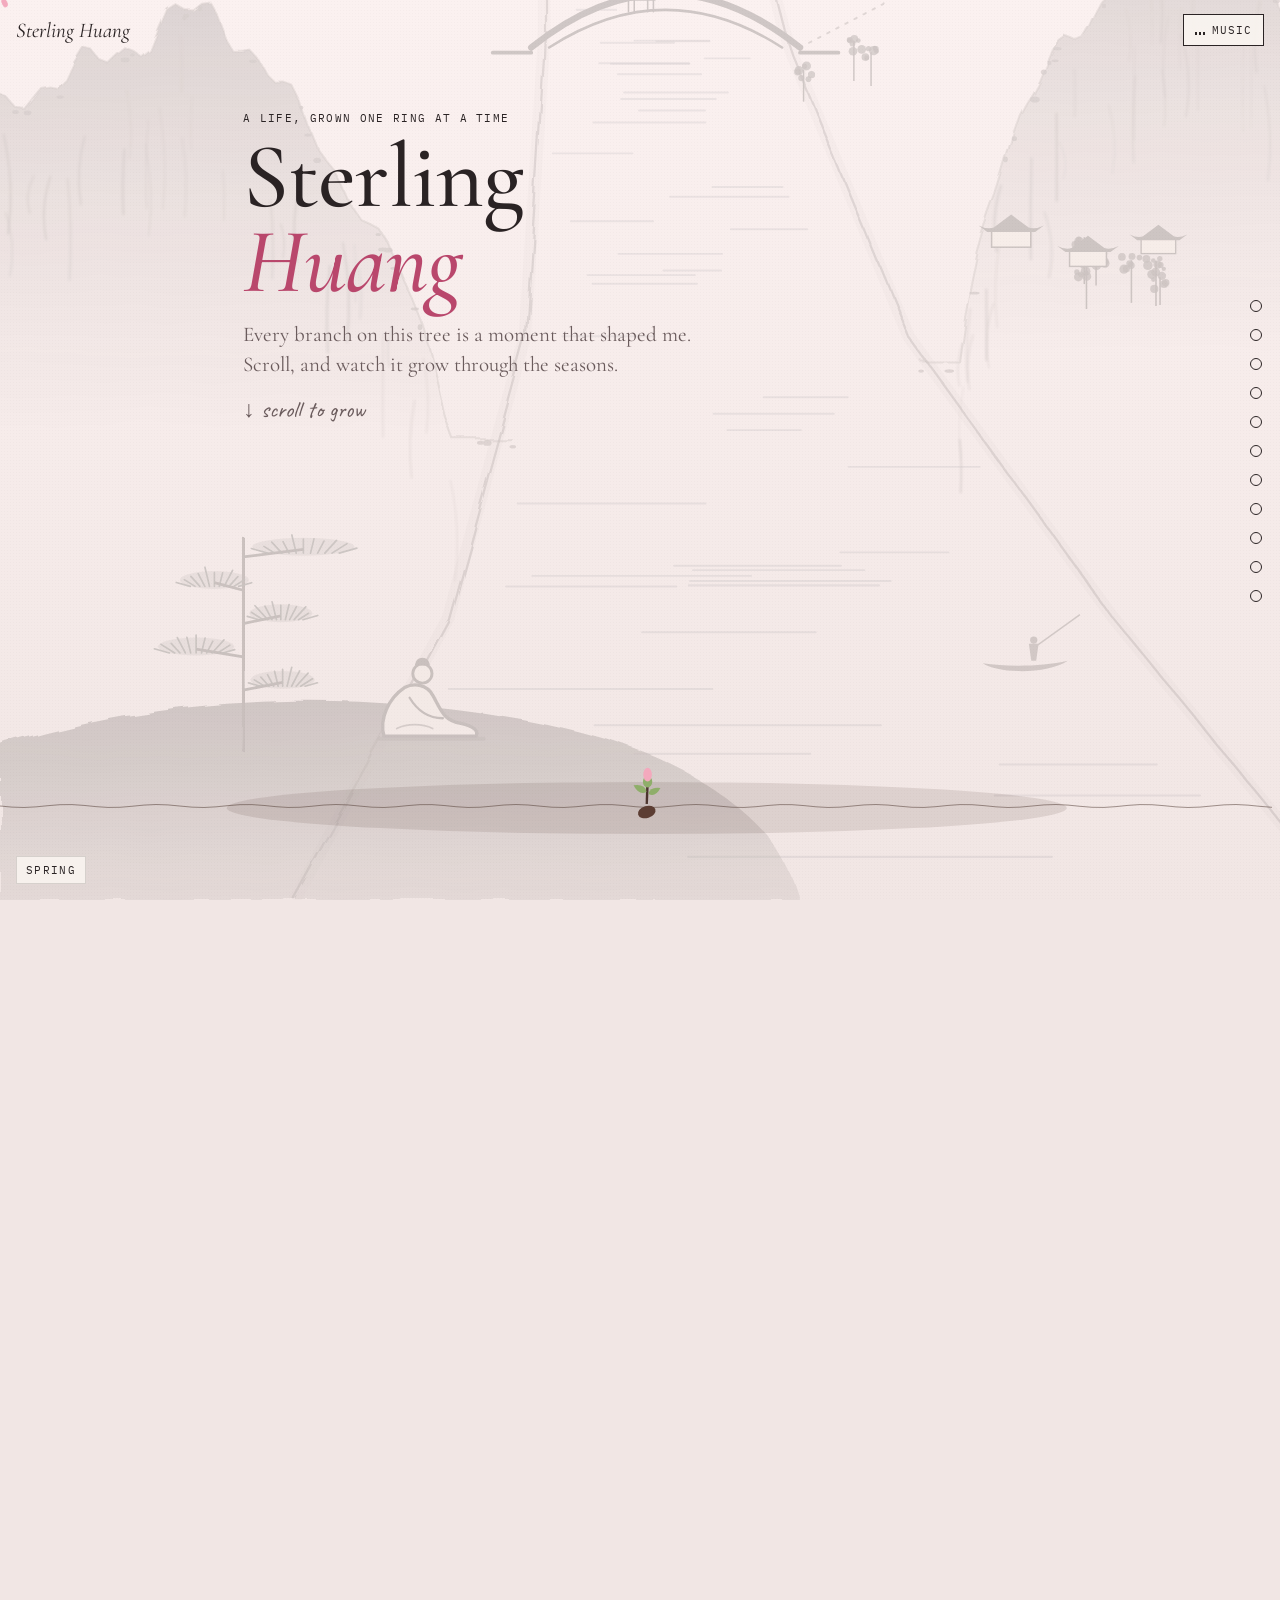
==== index.html @ 1c507870 "Revert "feat: natural scrolling, autoscroll, guqin music, Tang Yin painting, sealed verses" This rev" ====
<!doctype html>
<html lang="en">
<head>
<meta charset="utf-8">
<meta name="viewport" content="width=device-width, initial-scale=1">
<title>Sterling Huang - Velut Arbor Aevo</title>
<meta name="description" content="Sterling Huang's story as a sakura tree growing through the seasons, one highlight per branch.">
<link rel="preconnect" href="https://fonts.googleapis.com">
<link rel="preconnect" href="https://fonts.gstatic.com" crossorigin>
<link href="https://fonts.googleapis.com/css2?family=Cormorant+Garamond:ital,wght@0,400;0,500;0,600;1,400;1,500&family=IBM+Plex+Mono:wght@400;500&family=Caveat:wght@500&display=swap" rel="stylesheet">
<link rel="stylesheet" href="styles.css">
</head>
<body>
<!-- Content lives in js/content.js. The tree, seasons and finale are generated by js/tree.js. -->
<div id="sky"></div>
<div id="backdrop" aria-hidden="true">
  <div id="ink"></div>
  <div id="verses"></div>
</div>
<canvas id="tree" aria-hidden="true"></canvas>
<main id="world"></main>
<canvas id="fx" aria-hidden="true"></canvas>
<div id="spacer"></div>

<div class="hud" id="topbar">
  <a class="brand" href="#" id="toSeed">Sterling Huang</a>
  <button class="chip" id="musicBtn" aria-pressed="false"><span class="eq" aria-hidden="true"><i></i><i></i><i></i></span><span class="t">Music</span><span class="sr"> toggle generative music</span></button>
</div>
<nav aria-label="Highlights"><ol class="hud" id="rail"></ol></nav>
<div class="hud" id="season" aria-live="polite"></div>

<script src="js/content.js"></script>
<script src="js/seasons.js"></script>
<script src="js/music.js"></script>
<script src="js/landscape.js"></script>
<script src="js/backdrop.js"></script>
<script src="js/tree.js"></script>
</body>
</html>
---- styles.css ----
/* Shared tokens + main tree page. Tab pages (projects/travels/passions) only use the base section. */
@property --sky-top { syntax: "<color>"; inherits: true; initial-value: #fbf1f0; }
@property --sky-bot { syntax: "<color>"; inherits: true; initial-value: #f1e6e4; }

:root {
  --paper: #fbf6f1; --ink: #2a2324; --ink-soft: #6a5b5c; --sakura: #e58aa6; --sakura-deep: #b9476c;
  --rule: rgba(42, 35, 36, .16);
  --sky-top: #fbf1f0; --sky-bot: #f1e6e4;
  --serif: "Cormorant Garamond", Georgia, serif;
  --mono: "IBM Plex Mono", ui-monospace, monospace;
  --hand: "Caveat", cursive;
  transition: --sky-top 1.6s ease, --sky-bot 1.6s ease;
}
* { box-sizing: border-box; }
body { margin: 0; color: var(--ink); font-family: var(--serif); background: var(--sky-bot); overflow-x: hidden; -webkit-font-smoothing: antialiased; }
.mono { font-family: var(--mono); font-size: 11px; letter-spacing: .12em; text-transform: uppercase; }
.hand { font-family: var(--hand); font-size: 23px; color: var(--ink-soft); }
a:focus-visible, button:focus-visible { outline: 2px dashed var(--ink); outline-offset: 4px; }
.sr { position: absolute; width: 1px; height: 1px; overflow: hidden; clip: rect(0 0 0 0); }

/* ---------- stage ---------- */
#sky { position: fixed; inset: 0; z-index: 0; background: linear-gradient(180deg, var(--sky-top), var(--sky-bot)); }
#sky::after { content: ""; position: absolute; inset: 0; opacity: .35; pointer-events: none;
  background-image: radial-gradient(rgba(60, 40, 40, .07) 1px, transparent 1px); background-size: 3px 3px; }
/* faded ink painting + vertical verses behind the tree */
#backdrop { position: fixed; inset: 0; z-index: 0; pointer-events: none; overflow: hidden; }
/* no blend mode or CSS filter here: both force the tall layer to be re-composited every frame */
#ink { position: absolute; left: 0; top: 0; width: 100%; opacity: .2; will-change: transform; }
#ink img { display: block; width: 100%; height: 100%; }
.verse .ch { opacity: 0; transition: opacity 1.2s ease; }
.verse .ch.on { opacity: 1; }
#verses { position: absolute; inset: 0; }
/* vertical-rl: flex column = block axis, so each line becomes a column read right to left */
.verse { position: absolute; top: 13vh; writing-mode: vertical-rl; display: flex; flex-direction: column; gap: .55em; white-space: nowrap; color: var(--ink); opacity: .2;
  font-family: "Noto Serif JP", "Noto Serif TC", "Hiragino Mincho ProN", "Songti TC", serif; font-size: clamp(20px, 1.8vw, 26px); letter-spacing: .28em; line-height: 1; }
.verse[lang="zh-Hant"] { font-family: "Noto Serif TC", "Songti TC", "Noto Serif JP", serif; }
.verse .v-title { font-weight: 500; }
.verse .v-author { font-size: .5em; letter-spacing: .2em; padding-top: 6em; }
.verse-haiku { left: 4vw; }
.verse-poem { right: 52px; } /* just inside the progress rail */
canvas#tree, canvas#fx { position: fixed; inset: 0; width: 100%; height: 100%; z-index: 1; pointer-events: none; }
canvas#fx { z-index: 3; }
#world { position: fixed; left: 0; top: 0; width: 100%; z-index: 2; will-change: transform; }
#spacer { position: relative; z-index: -1; }

/* ---------- hero ---------- */
.hero { position: absolute; left: max(16px, 19vw); /* clears the haiku columns at the left edge */ transform: translateY(-100%); width: min(560px, calc(100% - 32px)); }
.hero h1 { font-weight: 500; font-size: clamp(48px, 8vw, 92px); line-height: .92; margin: 10px 0 16px; letter-spacing: -.01em; }
.hero h1 em { color: var(--sakura-deep); }
.hero p { font-size: 21px; line-height: 1.4; margin: 0 0 16px; max-width: 460px; color: var(--ink-soft); }
.hero .arrow { display: inline-block; animation: bob 2.4s ease-in-out infinite; }
@keyframes bob { 50% { transform: translateY(6px); } }

/* ---------- highlight cards ---------- */
.mark { position: absolute; transform: translateY(-50%) translateY(18px); opacity: 0;
  transition: opacity .9s ease, transform .9s cubic-bezier(.2, .8, .2, 1);
  background: color-mix(in srgb, var(--paper) 94%, transparent); border: 1px solid var(--rule); padding: 20px 24px 22px;
  box-shadow: 0 1px 0 rgba(255, 255, 255, .7) inset, 0 18px 44px -26px rgba(60, 20, 30, .45); }
.mark.on { opacity: 1; transform: translateY(-50%); }
.mark .kicker { display: flex; justify-content: space-between; gap: 12px; color: var(--ink-soft); }
.mark .age { font-weight: 500; font-size: 26px; margin: 12px 0 6px; font-style: italic; color: var(--ink-soft); }
.mark .age b { font-style: normal; font-weight: 600; font-size: 52px; line-height: 1; color: var(--sakura-deep); margin-left: 4px; }
.mark .tbd { font-style: normal; color: var(--sakura-deep); border: 1px solid currentColor; padding: 2px 5px; margin-left: 8px; vertical-align: middle; font-size: 9px; }
.mark p { margin: 0; font-size: 22px; line-height: 1.4; }

/* ---------- finale ---------- */
.finale { position: absolute; left: 50%; width: min(760px, calc(100% - 32px)); text-align: center;
  transform: translate(-50%, -50%) translateY(24px); opacity: 0; transition: opacity 1.2s ease, transform 1.2s cubic-bezier(.2, .8, .2, 1); }
.finale.on { opacity: 1; transform: translate(-50%, -50%); }
.finale h2 { font-weight: 500; font-style: italic; font-size: clamp(54px, 10vw, 110px); line-height: 1; margin: 10px 0 6px; color: var(--ink);
  text-shadow: 0 2px 30px rgba(255, 240, 244, .9); }
.finale .translation { font-size: 24px; margin: 0; color: var(--ink-soft); }
.finale .hand { margin: 4px 0 30px; }
.paths { display: grid; grid-template-columns: repeat(3, 1fr); gap: 14px; text-align: left; }
.path { position: relative; display: flex; flex-direction: column; gap: 6px; padding: 18px 18px 20px; color: var(--ink); text-decoration: none;
  background: color-mix(in srgb, var(--paper) 92%, transparent); border: 1px solid var(--ink);
  opacity: 0; transform: translateY(16px); transition: opacity .7s ease, transform .7s ease, background .25s, color .25s;
  transition-delay: calc(var(--i) * 140ms + 500ms), calc(var(--i) * 140ms + 500ms), 0s, 0s; }
.finale.on .path { opacity: 1; transform: none; }
.path strong { font-weight: 500; font-size: 32px; line-height: 1; }
.path .blurb { font-size: 17px; line-height: 1.35; color: var(--ink-soft); }
.path .go { position: absolute; right: 16px; top: 14px; font-size: 22px; transition: transform .25s; }
.path:hover, .path:focus-visible { background: var(--ink); color: var(--paper); }
.path:hover .blurb, .path:focus-visible .blurb { color: color-mix(in srgb, var(--paper) 80%, transparent); }
.path:hover .go { transform: translateX(4px); }
.contact { display: flex; justify-content: center; flex-wrap: wrap; gap: 8px 22px; margin-top: 22px; }
/* backed like the HUD chips so the links stay legible over the blossom canopy */
.contact a { color: var(--ink); background: color-mix(in srgb, var(--paper) 92%, transparent); border: 1px solid var(--rule); padding: 6px 10px; }
.contact a:hover, .contact a:focus-visible { background: var(--ink); color: var(--paper); }

/* ---------- HUD ---------- */
.hud { position: fixed; z-index: 5; font-family: var(--mono); }
#topbar { left: 16px; right: 16px; top: 14px; display: flex; justify-content: space-between; align-items: center; pointer-events: none; }
#topbar > * { pointer-events: auto; }
.brand { font-family: var(--serif); font-size: 21px; font-style: italic; text-decoration: none; color: var(--ink); }
.chip { font-family: var(--mono); font-size: 11px; letter-spacing: .1em; text-transform: uppercase; border: 1px solid var(--ink);
  background: color-mix(in srgb, var(--paper) 85%, transparent); color: var(--ink); padding: 8px 11px; cursor: pointer; display: flex; align-items: center; gap: 7px; }
.chip[aria-pressed=true] { background: var(--ink); color: var(--paper); }
.eq { display: inline-flex; gap: 2px; height: 10px; align-items: flex-end; }
.eq i { width: 2px; height: 3px; background: currentColor; }
.chip[aria-pressed=true] .eq i { animation: eq 1.1s ease-in-out infinite; }
.chip[aria-pressed=true] .eq i:nth-child(2) { animation-delay: -.4s; }
.chip[aria-pressed=true] .eq i:nth-child(3) { animation-delay: -.7s; }
@keyframes eq { 50% { height: 10px; } }
#season { left: 16px; bottom: 16px; font-size: 11px; letter-spacing: .12em; text-transform: uppercase; padding: 6px 9px;
  background: color-mix(in srgb, var(--paper) 85%, transparent); border: 1px solid var(--rule); }
#rail { right: 18px; top: 50%; transform: translateY(-50%); display: flex; flex-direction: column-reverse; gap: 9px; margin: 0; padding: 0; list-style: none; }
#rail button { width: 12px; height: 12px; border-radius: 50%; border: 1px solid var(--ink); background: transparent; cursor: pointer; position: relative; padding: 0; transition: transform .2s, background .2s; }
#rail button.cur { background: var(--sakura-deep); border-color: var(--sakura-deep); transform: scale(1.35); }
#rail button span { position: absolute; right: 22px; top: 50%; transform: translateY(-50%); white-space: nowrap; font-size: 11px; letter-spacing: .1em;
  text-transform: uppercase; opacity: 0; transition: opacity .2s; pointer-events: none; background: var(--paper); padding: 2px 6px; }
#rail button:hover span, #rail button:focus-visible span { opacity: 1; }

@media (max-width: 760px) {
  .hero { left: 16px; }
  .mark { padding: 16px 18px 18px; }
  .mark .age b { font-size: 42px; }
  .mark p { font-size: 20px; }
  .paths { grid-template-columns: 1fr 1fr; gap: 8px; }
  .path { padding: 12px 12px 14px; }
  .path strong { font-size: 22px; padding-right: 18px; }
  .path .blurb { font-size: 14px; }
  .path .go { right: 10px; top: 10px; font-size: 18px; }
  .finale .hand { margin-bottom: 18px; }
  #rail, #season { display: none; }
  .verse { top: auto; bottom: 12vh; font-size: 15px; opacity: .16; } /* small enough that both verses stay clear of the trunk */ /* below the hero title on small screens */
  .verse-haiku { left: 10px; }
  .verse-poem { right: 10px; }
  #ink { opacity: .16; }
}
@media (prefers-reduced-motion: reduce) {
  *, *::before, *::after { animation: none !important; transition: none !important; }
}

/* ---------- tab pages (temporary until each gets its own theme) ---------- */
.stub { min-height: 100vh; display: grid; place-items: center; padding: 48px 16px;
  background: linear-gradient(180deg, var(--sky-top), var(--sky-bot)); }
.stub main { width: min(640px, 100%); }
.stub h1 { font-weight: 500; font-size: clamp(48px, 9vw, 84px); line-height: 1; margin: 8px 0 12px; }
.stub p { font-size: 21px; line-height: 1.45; color: var(--ink-soft); margin: 0 0 18px; }
.stub ul { font-size: 21px; line-height: 1.6; padding-left: 22px; margin: 0 0 28px; }
.stub .back { color: var(--ink); }
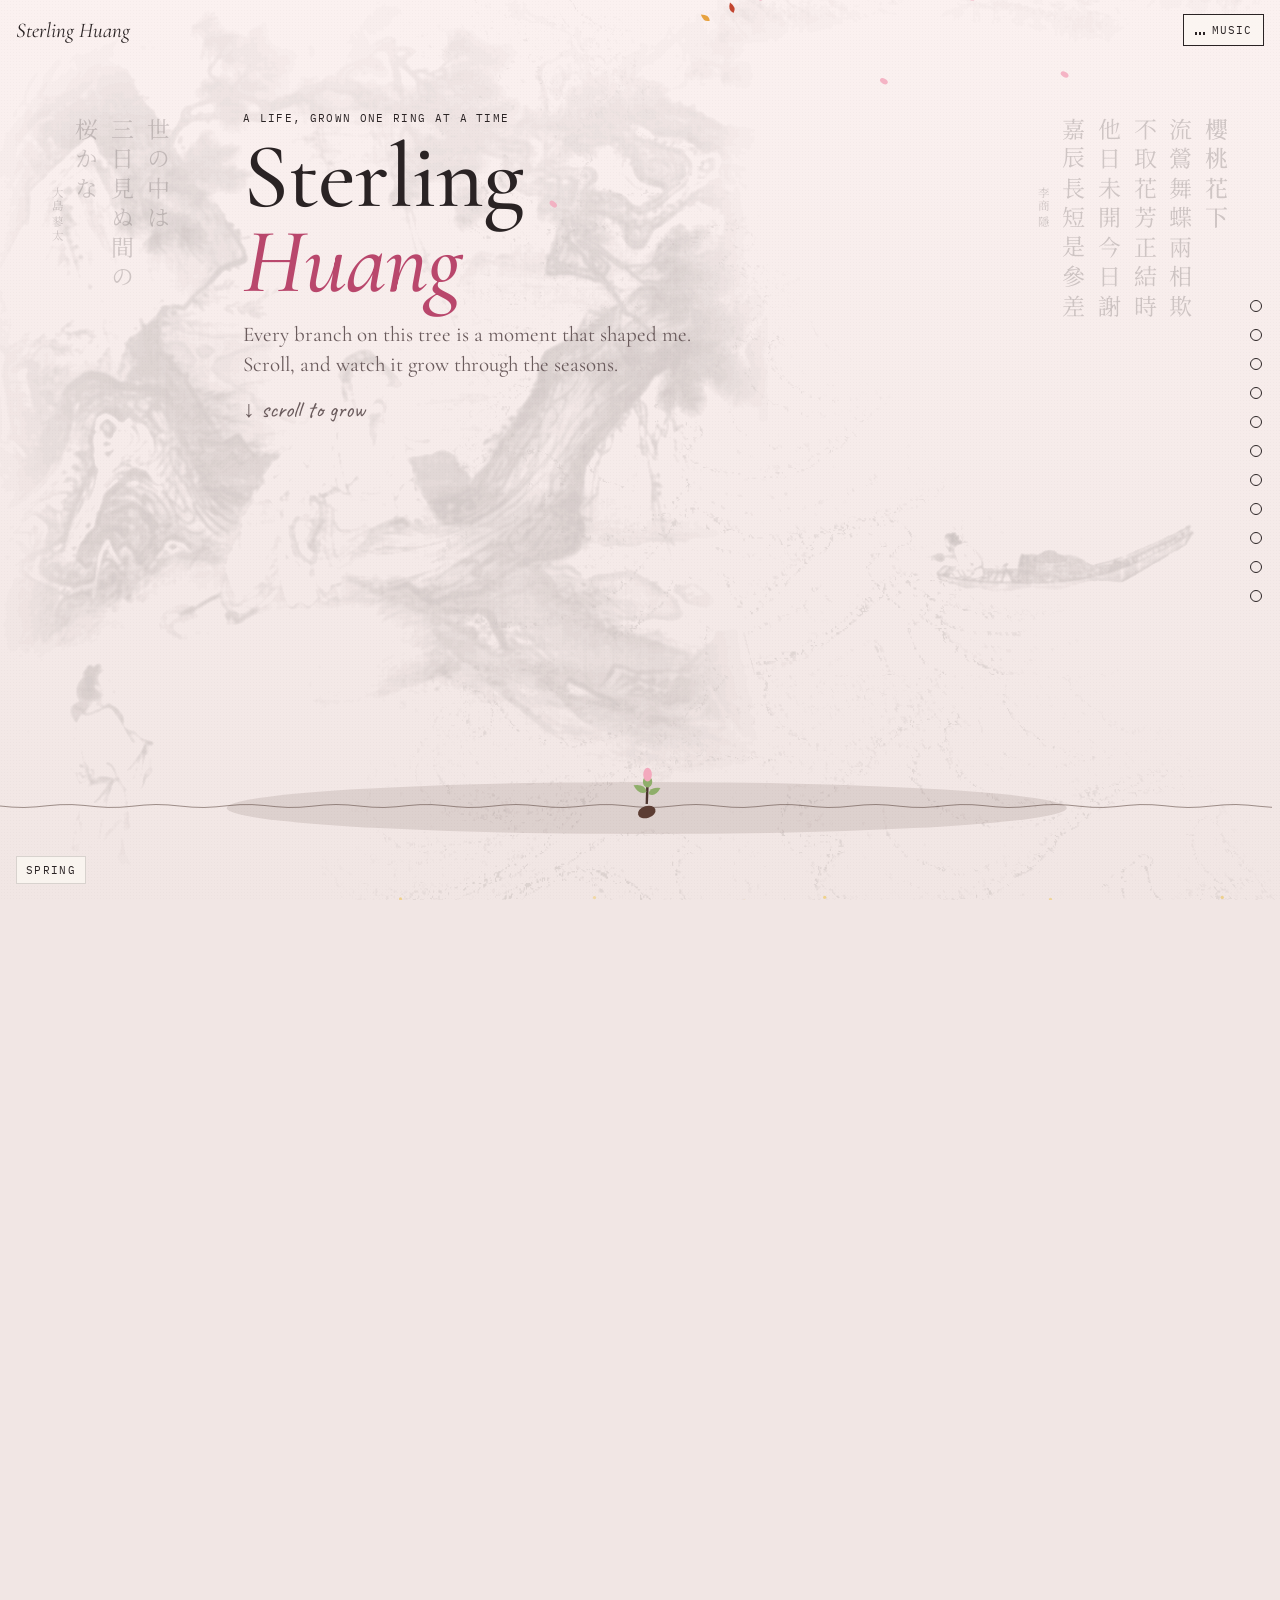
==== commit 39f5f9c8: "feat: restore previous site with the valley scene painted from classical works - Revert the natural-" ====
--- a/index.html
+++ b/index.html
@@ -32,7 +32,6 @@
 <script src="js/content.js"></script>
 <script src="js/seasons.js"></script>
 <script src="js/music.js"></script>
-<script src="js/landscape.js"></script>
 <script src="js/backdrop.js"></script>
 <script src="js/tree.js"></script>
 </body>
--- a/styles.css
+++ b/styles.css
@@ -25,8 +25,8 @@
 /* faded ink painting + vertical verses behind the tree */
 #backdrop { position: fixed; inset: 0; z-index: 0; pointer-events: none; overflow: hidden; }
 /* no blend mode or CSS filter here: both force the tall layer to be re-composited every frame */
-#ink { position: absolute; left: 0; top: 0; width: 100%; opacity: .2; will-change: transform; }
-#ink img { display: block; width: 100%; height: 100%; }
+#ink { position: absolute; inset: 0; opacity: .2; }
+#ink canvas { display: block; width: 100%; height: 100%; }
 .verse .ch { opacity: 0; transition: opacity 1.2s ease; }
 .verse .ch.on { opacity: 1; }
 #verses { position: absolute; inset: 0; }
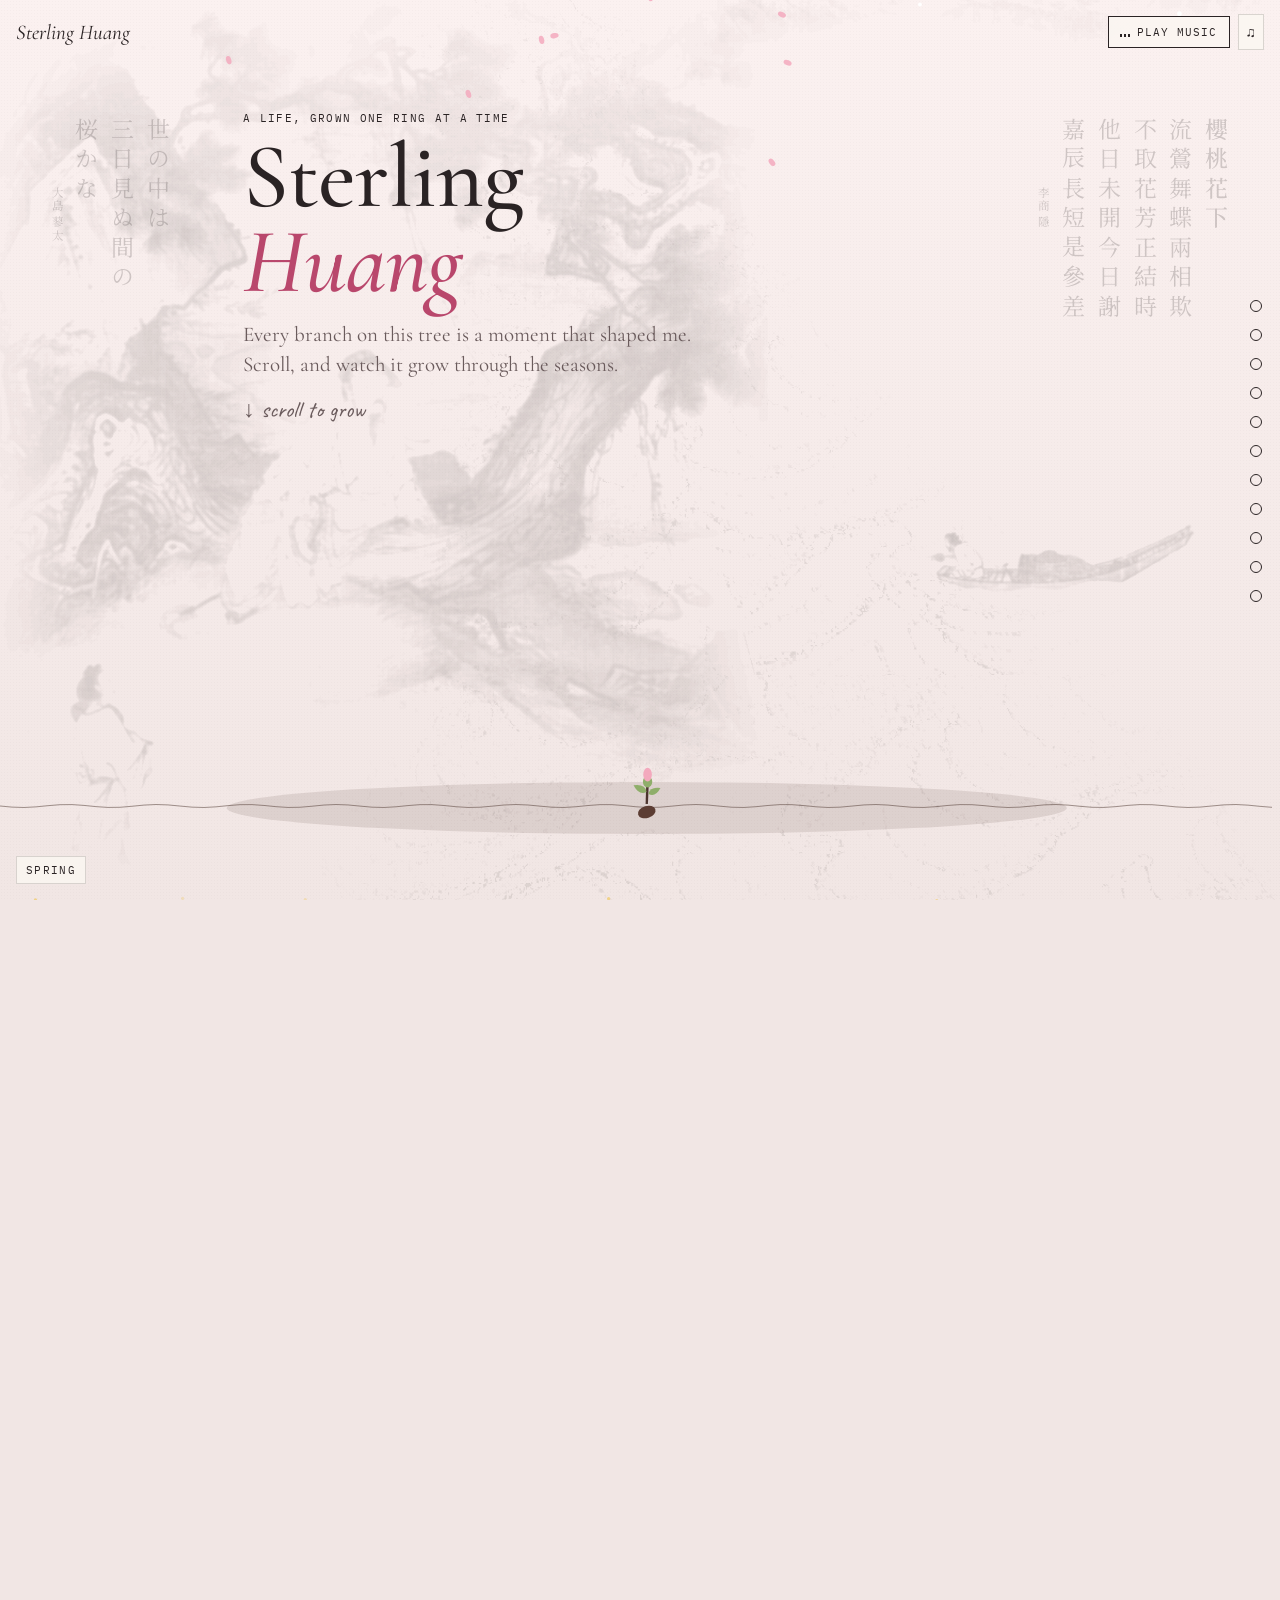
==== commit 7985f200: "feat: update portfolio milestones and continuous seasonal music" ====
--- a/index.html
+++ b/index.html
@@ -11,6 +11,7 @@
 <link rel="stylesheet" href="styles.css">
 </head>
 <body>
+<div id="page">
 <!-- Content lives in js/content.js. The tree, seasons and finale are generated by js/tree.js. -->
 <div id="sky"></div>
 <div id="backdrop" aria-hidden="true">
@@ -22,17 +23,28 @@
 <canvas id="fx" aria-hidden="true"></canvas>
 <div id="spacer"></div>
 
-<div class="hud" id="topbar">
-  <a class="brand" href="#" id="toSeed">Sterling Huang</a>
-  <button class="chip" id="musicBtn" aria-pressed="false"><span class="eq" aria-hidden="true"><i></i><i></i><i></i></span><span class="t">Music</span><span class="sr"> toggle generative music</span></button>
-</div>
 <nav aria-label="Highlights"><ol class="hud" id="rail"></ol></nav>
 <div class="hud" id="season" aria-live="polite"></div>
 
+</div>
+<div class="hud" id="topbar">
+  <a class="brand" href="index.html">Sterling Huang</a>
+  <div class="music-controls">
+    <button class="chip" id="musicBtn" aria-pressed="false"><span class="eq" aria-hidden="true"><i></i><i></i><i></i></span><span class="t">Play music</span></button>
+    <details class="music-credit"><summary aria-label="About the music">♫</summary><div>
+      <strong>Winter — Largo</strong><br>Vivaldi · The Four Seasons<br>
+      John Harrison, violin · Robert Turizziani, conductor · Wichita State University Chamber Players.<br>
+      <a href="https://commons.wikimedia.org/wiki/File:11_-_Vivaldi_Winter_mvt_2_Largo_-_John_Harrison_violin.ogg" target="_blank" rel="noopener">Recording &amp; source</a> · <a href="https://creativecommons.org/licenses/by-sa/4.0/" target="_blank" rel="noopener">CC BY-SA 4.0</a><br>
+      Playback includes a crossfade for continuous looping; adapted audio under the same license.
+    </div></details>
+  </div>
+</div>
+<p id="musicStatus" class="sr" role="status"></p>
 <script src="js/content.js"></script>
 <script src="js/seasons.js"></script>
-<script src="js/music.js"></script>
 <script src="js/backdrop.js"></script>
 <script src="js/tree.js"></script>
+<script src="js/music.js"></script>
+<script src="js/navigation.js"></script>
 </body>
 </html>
--- a/styles.css
+++ b/styles.css
@@ -140,3 +140,12 @@
 .stub p { font-size: 21px; line-height: 1.45; color: var(--ink-soft); margin: 0 0 18px; }
 .stub ul { font-size: 21px; line-height: 1.6; padding-left: 22px; margin: 0 0 28px; }
 .stub .back { color: var(--ink); }
+
+/* The shared player stays outside the content replaced during navigation. */
+.stub #page { width: min(640px, 100%); }
+.music-controls { display: flex; align-items: center; gap: 8px; }
+.music-credit { position: relative; font-size: 14px; }
+.music-credit summary { cursor: pointer; list-style: none; padding: 8px; background: var(--paper); border: 1px solid var(--rule); }
+.music-credit summary::-webkit-details-marker { display: none; }
+.music-credit > div { position: absolute; right: 0; top: 42px; width: min(300px, calc(100vw - 48px)); padding: 16px; background: var(--paper); border: 1px solid var(--rule); font-family: var(--serif); font-size: 16px; line-height: 1.5; }
+.music-credit a { color: inherit; }
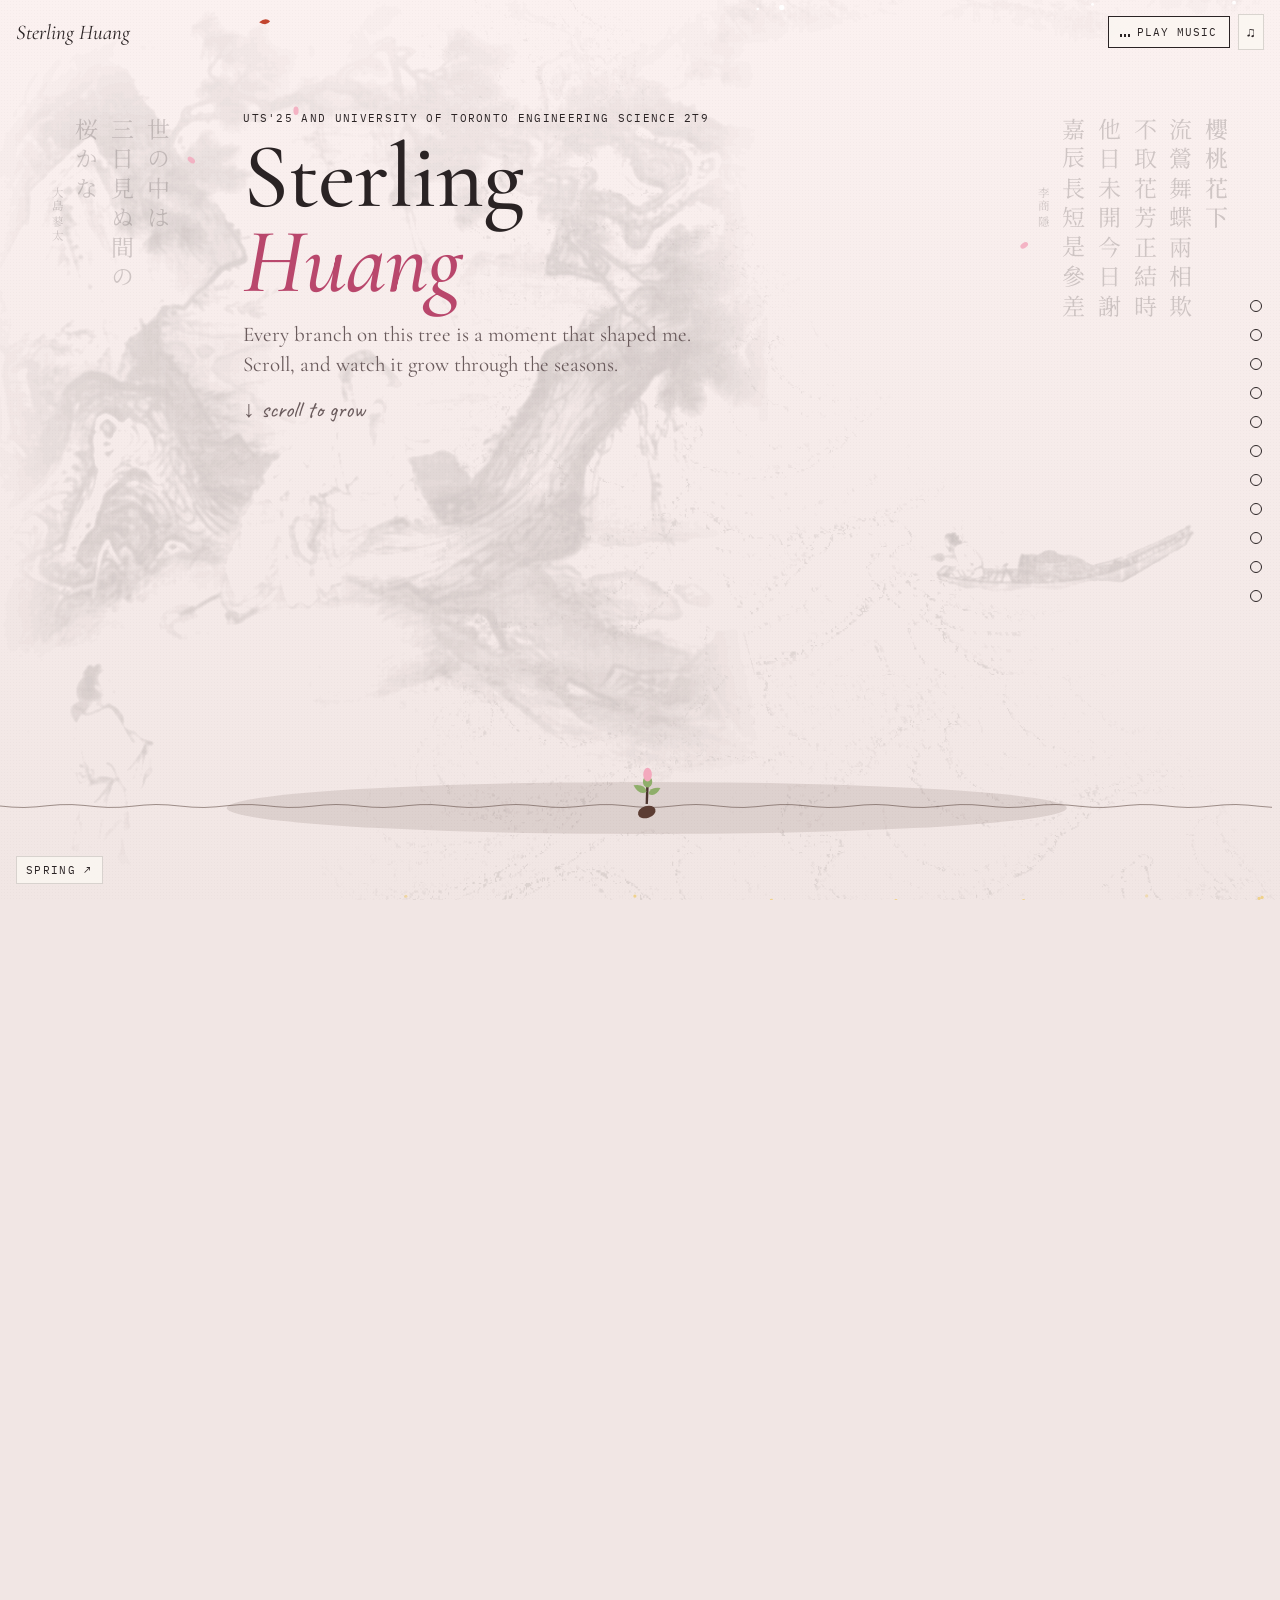
==== commit 1f554d13: "feat: add travel atlas and seasonal cherry notes" ====
--- a/index.html
+++ b/index.html
@@ -24,7 +24,7 @@
 <div id="spacer"></div>
 
 <nav aria-label="Highlights"><ol class="hud" id="rail"></ol></nav>
-<div class="hud" id="season" aria-live="polite"></div>
+<button class="hud" id="season" type="button" aria-label="Explore the current season"></button>
 
 </div>
 <div class="hud" id="topbar">
--- a/styles.css
+++ b/styles.css
@@ -62,6 +62,7 @@
 .mark .age b { font-style: normal; font-weight: 600; font-size: 52px; line-height: 1; color: var(--sakura-deep); margin-left: 4px; }
 .mark .tbd { font-style: normal; color: var(--sakura-deep); border: 1px solid currentColor; padding: 2px 5px; margin-left: 8px; vertical-align: middle; font-size: 9px; }
 .mark p { margin: 0; font-size: 22px; line-height: 1.4; }
+.mark p strong { font-weight: 600; }
 
 /* ---------- finale ---------- */
 .finale { position: absolute; left: 50%; width: min(760px, calc(100% - 32px)); text-align: center;
@@ -83,7 +84,7 @@
 .path:hover, .path:focus-visible { background: var(--ink); color: var(--paper); }
 .path:hover .blurb, .path:focus-visible .blurb { color: color-mix(in srgb, var(--paper) 80%, transparent); }
 .path:hover .go { transform: translateX(4px); }
-.contact { display: flex; justify-content: center; flex-wrap: wrap; gap: 8px 22px; margin-top: 22px; }
+.contact { display: flex; justify-content: center; flex-wrap: wrap; gap: 8px 22px; margin: 0 0 22px; }
 /* backed like the HUD chips so the links stay legible over the blossom canopy */
 .contact a { color: var(--ink); background: color-mix(in srgb, var(--paper) 92%, transparent); border: 1px solid var(--rule); padding: 6px 10px; }
 .contact a:hover, .contact a:focus-visible { background: var(--ink); color: var(--paper); }
@@ -149,3 +150,66 @@
 .music-credit summary::-webkit-details-marker { display: none; }
 .music-credit > div { position: absolute; right: 0; top: 42px; width: min(300px, calc(100vw - 48px)); padding: 16px; background: var(--paper); border: 1px solid var(--rule); font-family: var(--serif); font-size: 16px; line-height: 1.5; }
 .music-credit a { color: inherit; }
+
+.finale .motto-citation { font-family: var(--serif); font-size: 17px; color: var(--ink-soft); }
+
+/* Travel atlas */
+.travel-page { background: #ebe4d5; color: #25352f; }
+.travel-main { max-width: 1240px; margin: auto; padding: 110px 32px 90px; }
+.travel-page #topbar .brand { color: #25352f; }
+.travel-heading { max-width: 900px; padding: 20px 0 64px; }
+.travel-back { color: #52685e; text-decoration: none; }
+.travel-eyebrow { color: #96724f; margin: 38px 0 12px; }
+.travel-heading h1 { font-size: clamp(64px, 8vw, 116px); font-weight: 500; letter-spacing: -.035em; line-height: .9; margin: 0; }
+.travel-heading em, .atlas h2 em, .travel-takeaways em { color: #a67551; font-weight: 400; }
+.travel-intro { font-size: 23px; color: #69736a; margin: 22px 0 0; }
+.atlas { background: #f7f3e8; border: 1px solid #c9c6b5; padding: 42px 52px 48px; box-shadow: 0 18px 65px #24382b12; }
+.atlas-top, .destination-heading { display:flex; justify-content:space-between; align-items:end; gap:20px; }
+.atlas .travel-eyebrow { margin: 0 0 8px; }
+.atlas h2, .travel-takeaways h2 { margin:0; font-size:clamp(40px,5vw,64px); font-weight:500; line-height:1; }
+.atlas-instruction { text-align:right; color:#718074; font-size:17px; line-height:1.3; margin:0; }
+.globe-wrap { position:relative; max-width:640px; margin: 8px auto 0; }
+.globe-wrap svg { display:block; width:100%; height:auto; cursor:grab; touch-action:none; }
+.globe-wrap svg.dragging { cursor:grabbing; }
+.globe-ocean { fill:#e7e8d9; stroke:#a8b6a5; stroke-width:1.5; }
+.globe-grid { fill:none; stroke:#a2b2a4; stroke-opacity:.38; stroke-width:.6; pointer-events:none; }
+.country { fill:#cbd2bc; stroke:#f0eee1; stroke-width:.45; }
+.country.visited { fill:#718e7b; cursor:pointer; }
+.country.visited:hover { fill:#b57955; }
+.flight-route { fill:none; stroke:#b77a50; stroke-width:1; stroke-opacity:.6; stroke-dasharray:3 3; pointer-events:none; }
+.destination-dot { fill:#a66040; stroke:#fff8e9; stroke-width:1; cursor:pointer; }
+.globe-caption { display:block; text-align:center; color:#8a9487; margin-top:-22px; }
+.map-status { text-align:center; color:#765e4c; }
+.destinations { border-top:1px solid #d6d5c6; margin-top:42px; padding-top:25px; }
+.destination-heading h3 { font-size:30px; font-weight:500; margin:0; }
+.destination-heading span { color:#8a9487; }
+.country-list { display:flex; flex-wrap:wrap; gap:8px; margin-top:20px; }
+.country-list button { background:transparent; border:1px solid #c6cebf; color:#425a4c; border-radius:30px; padding:9px 14px; font: 14px var(--mono); cursor:pointer; }
+.country-list button:hover, .country-list button:focus-visible { color:#fff; background:#526b5a; }
+.travel-takeaways { margin-top:28px; padding:40px 52px; border:1px solid #c7b8a0; background:#e2d7c2; }
+.travel-takeaways .travel-eyebrow { margin:0 0 10px; }
+.travel-takeaways p:last-child { color:#776f61; font-size:20px; }
+.travel-page dialog { width:min(720px,calc(100% - 32px)); max-height:85vh; border:1px solid #aaa892; background:#f7f3e8; color:#25352f; padding:32px; }
+.travel-page dialog::backdrop { background:#1d2923b8; }
+.gallery-header { display:flex; justify-content:space-between; align-items:start; }
+.gallery-header .travel-eyebrow { margin:0 0 8px; }
+.gallery-header h2 { font-size:48px; font-weight:500; margin:0; }
+.close-gallery { border:1px solid #bdc4b6; background:transparent; color:inherit; font-size:28px; width:42px; height:42px; cursor:pointer; }
+.gallery-content { display:grid; gap:18px; font-size:20px; color:#738071; }
+.gallery-content figure { margin:0; }.gallery-content img { width:100%; height:auto; }.gallery-content figcaption { font-size:16px; }
+@media(max-width:700px){.travel-main{padding:96px 16px 60px}.travel-heading{padding-bottom:40px}.atlas{padding:28px 20px}.atlas-top{align-items:start;flex-direction:column}.atlas-instruction{text-align:left}.globe-caption{margin-top:-12px;font-size:9px}.destinations{margin-top:30px}.destination-heading{align-items:start;flex-direction:column;gap:4px}.country-list button{font-size:12px;padding:8px 10px}.travel-takeaways{padding:32px 24px}.travel-heading h1{font-size:clamp(52px,12vw,80px)}}
+
+/* Season field notes */
+#season { cursor:pointer; color:var(--ink); }
+#season:hover, #season:focus-visible { background:var(--ink); color:var(--paper); }
+.season-dialog { width:min(480px,calc(100% - 32px)); max-height:85vh; padding:0; border:1px solid var(--rule); background:var(--paper); color:var(--ink); }
+.season-dialog::backdrop { background:rgba(42,35,36,.55); }
+.season-dialog img { width:100%; height:185px; display:block; object-fit:cover; }
+.season-close { position:absolute; top:12px; right:12px; width:40px; height:40px; border:1px solid var(--ink); background:var(--paper); font-size:26px; cursor:pointer; }
+.season-dialog-body { padding:24px; }
+.season-dialog-body .mono { color:var(--ink-soft); }
+.season-dialog h2 { font-size:36px; line-height:1; font-weight:500; margin:12px 0; }
+.season-fact { font-size:20px; line-height:1.4; }
+.season-sources { font-size:14px; line-height:1.6; }
+.season-sources a { color:var(--ink-soft); }
+@media(max-width:760px) { #season { display:block; left:16px; bottom:16px; } }
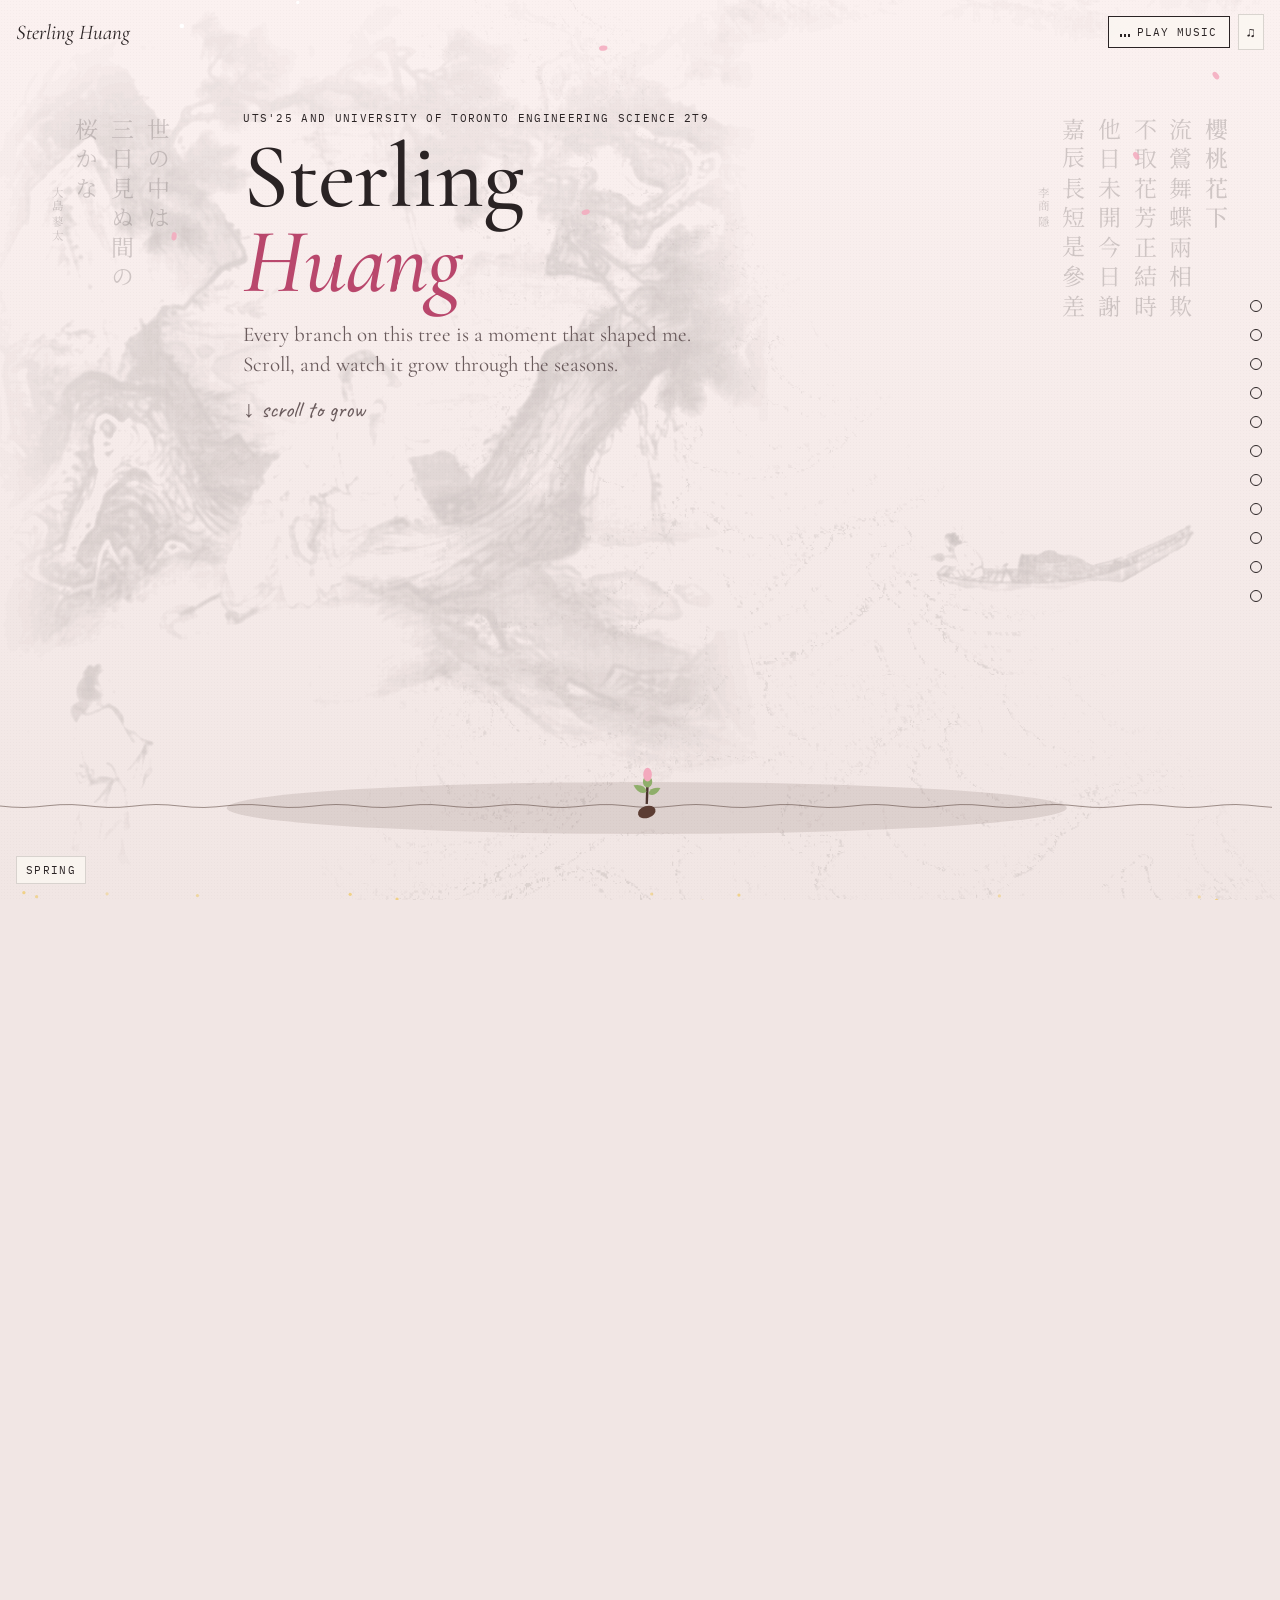
==== commit 1ad694bd: "feat: unify Vivaldi soundtrack and refine full bloom presentation" ====
--- a/index.html
+++ b/index.html
@@ -34,8 +34,7 @@
     <details class="music-credit"><summary aria-label="About the music">♫</summary><div>
       <strong>Winter — Largo</strong><br>Vivaldi · The Four Seasons<br>
       John Harrison, violin · Robert Turizziani, conductor · Wichita State University Chamber Players.<br>
-      <a href="https://commons.wikimedia.org/wiki/File:11_-_Vivaldi_Winter_mvt_2_Largo_-_John_Harrison_violin.ogg" target="_blank" rel="noopener">Recording &amp; source</a> · <a href="https://creativecommons.org/licenses/by-sa/4.0/" target="_blank" rel="noopener">CC BY-SA 4.0</a><br>
-      Playback includes a crossfade for continuous looping; adapted audio under the same license.
+      <a href="https://commons.wikimedia.org/wiki/File:11_-_Vivaldi_Winter_mvt_2_Largo_-_John_Harrison_violin.ogg" target="_blank" rel="noopener">Recording &amp; source</a> · <a href="https://creativecommons.org/licenses/by-sa/4.0/" target="_blank" rel="noopener">CC BY-SA 4.0</a>
     </div></details>
   </div>
 </div>
--- a/styles.css
+++ b/styles.css
@@ -210,6 +210,94 @@
 .season-dialog-body .mono { color:var(--ink-soft); }
 .season-dialog h2 { font-size:36px; line-height:1; font-weight:500; margin:12px 0; }
 .season-fact { font-size:20px; line-height:1.4; }
-.season-sources { font-size:14px; line-height:1.6; }
+.season-sources { display:flex; flex-direction:column; align-items:flex-start; gap:4px; font-size:14px; line-height:1.5; }
 .season-sources a { color:var(--ink-soft); }
 @media(max-width:760px) { #season { display:block; left:16px; bottom:16px; } }
+
+/* Volunteering: an illustrated, cubist-inspired gallery. */
+.volunteer-page { background:#ddd2bf; color:#26312c; }
+.volunteer-page::before { content:""; position:fixed; inset:0; background:linear-gradient(rgba(241,233,217,.62),rgba(241,233,217,.79)), url("assets/art/volunteering-cubist.png") center / cover no-repeat; pointer-events:none; }
+.volunteer-main { position:relative; max-width:1160px; margin:0 auto; padding:112px 32px 70px; }
+.volunteer-heading { max-width:800px; padding:8px 0 58px; }
+.volunteer-back { color:#43554d; text-decoration:none; }
+.volunteer-back:hover { text-decoration:underline; }
+.volunteer-kicker { color:#9d5543; margin:53px 0 14px; }
+.volunteer-kicker span { margin:0 8px; color:#8d9586; }
+.volunteer-heading h1 { margin:0; font-size:clamp(68px,10vw,132px); letter-spacing:-.045em; font-weight:500; line-height:.87; }
+.volunteer-period { color:#aa5740; }
+.volunteer-intro { font-size:24px; line-height:1.35; color:#51645a; margin:24px 0 0; }
+.volunteer-projects { display:grid; gap:20px; }
+.volunteer-card { display:grid; grid-template-columns: 1fr .85fr; min-height:300px; background:#f8f4ea; border:1px solid #374940; box-shadow:8px 8px 0 #3f51432a; }
+.volunteer-copy { padding:32px 36px; display:flex; flex-direction:column; align-items:flex-start; }
+.volunteer-card-top { display:flex; width:100%; justify-content:space-between; gap:16px; color:#a05d49; }
+.volunteer-copy h2 { font-size:clamp(36px,4.4vw,56px); letter-spacing:-.02em; line-height:1; font-weight:500; margin:38px 0 20px; }
+.volunteer-rule { width:44px; height:2px; background:#b7654d; }
+.volunteer-copy p { font-size:20px; color:#7b8276; margin:18px 0 0; }
+.volunteer-photo { margin:12px; display:flex; flex-direction:column; gap:14px; align-items:center; justify-content:center; min-height:240px; text-align:center; background:#e8ddc9; border:1px solid #d3c4ad; color:#8b8878; }
+.volunteer-photo-symbol { font-family:var(--serif); font-size:44px; color:#b18c70; line-height:1; }
+.volunteer-footer { display:flex; justify-content:space-between; gap:12px; color:#5f6b60; margin-top:48px; border-top:1px solid #7e8875; padding-top:18px; }
+.volunteer-footer a { color:inherit; }
+@media(max-width:700px) { .volunteer-main { padding:100px 16px 60px; } .volunteer-heading { padding-bottom:40px; } .volunteer-kicker { margin-top:40px; } .volunteer-heading h1 { font-size:clamp(56px,13vw,88px); } .volunteer-intro { font-size:21px; } .volunteer-card { grid-template-columns:1fr; } .volunteer-copy { padding:26px 24px; } .volunteer-copy h2 { margin:28px 0 17px; } .volunteer-photo { min-height:185px; margin:0 10px 10px; } .volunteer-footer { font-size:9px; } }
+
+/* Travels shares the tree page's paper, ink, and sakura palette. */
+.travel-page { background:var(--sky-bot); color:var(--ink); }
+.travel-page::before { content:""; position:fixed; inset:0; z-index:-1; pointer-events:none; background:linear-gradient(rgba(251,241,240,.58),rgba(241,230,228,.68)), url("assets/art/travel-surrealism.png") center / cover no-repeat; }
+.travel-page #topbar .brand { color:var(--ink); }
+.travel-main { max-width:1080px; }
+.travel-heading { padding-bottom:42px; }
+.travel-heading h1 { margin-top:44px; color:var(--ink); font-style:italic; font-size:clamp(58px,8vw,92px); letter-spacing:-.01em; }
+.travel-back { color:var(--ink-soft); }
+.atlas, .travel-takeaways { background:color-mix(in srgb,var(--paper) 94%,transparent); border:1px solid var(--rule); box-shadow:0 18px 44px -26px rgba(60,20,30,.35); }
+.atlas-instruction { color:var(--ink-soft); text-align:center; font-size:19px; }
+.globe-ocean { fill:#f2e8e6; stroke:#c8b4b4; }
+.globe-grid { stroke:#b8a4a4; }
+.country { fill:#d5c7c3; stroke:#fbf6f1; }
+.country.visited { fill:#b98391; }
+.country.visited:hover { fill:var(--sakura-deep); }
+.flight-route { stroke:#b9476c; }
+.destination-dot { fill:#a74665; stroke:#fff8f6; }
+.globe-caption, .destination-heading span { color:var(--ink-soft); }
+.destinations { border-color:var(--rule); }
+.country-list button { border:1px solid var(--rule); border-radius:0; background:rgba(255,255,255,.3); color:var(--ink); font:12px var(--mono); }
+.country-list button:hover, .country-list button:focus-visible { color:var(--paper); background:var(--ink); }
+.travel-takeaways h2 { font-size:clamp(36px,5vw,54px); font-style:italic; color:var(--ink); }
+.travel-takeaways p:last-child { color:var(--ink-soft); }
+.travel-page dialog { border-color:var(--rule); background:var(--paper); color:var(--ink); }
+.gallery-content { color:var(--ink-soft); }
+.close-gallery { border-color:var(--rule); }
+
+/* Let each subpage's artwork remain visible behind the content. */
+.travel-page::before { background:linear-gradient(rgba(251,241,240,.74),rgba(241,230,228,.78)), url("assets/art/travel-romanticism.jpg") center / cover no-repeat; }
+.atlas, .travel-takeaways { background:transparent; border:0; box-shadow:none; padding-left:0; padding-right:0; }
+.volunteer-page::before { background:linear-gradient(rgba(241,233,217,.83),rgba(241,233,217,.87)), url("assets/art/volunteering-cubist.png") center / cover no-repeat; }
+.volunteer-card { background:transparent; border:0; border-top:1px solid #718078; box-shadow:none; }
+.volunteer-photo { background:transparent; border:1px solid #a79d8c; }
+.volunteer-copy p, .volunteer-photo { color:#505f54; }
+
+/* Body classes keep artwork consistent on direct visits and internal navigation. */
+.art-page { isolation:isolate; background:var(--sky-bot); padding:112px 24px 64px; }
+.art-page::before { content:""; position:fixed; inset:0; z-index:-1; pointer-events:none;
+  background-image:linear-gradient(90deg,rgba(251,245,234,.66),rgba(251,245,234,.82) 42%,rgba(251,245,234,.66)),var(--page-art);
+  background-position:center; background-size:cover; background-repeat:no-repeat; }
+.art-page #page { position:relative; }
+.military-page { --page-art:url("assets/art/military-remembrance.png"); }
+.industry-page { --page-art:url("assets/art/industry-modernism.jpg"); }
+.research-page { --page-art:url("assets/art/research-impressionism.jpg"); }
+.readings-page { --page-art:url("assets/art/readings-minoan.jpg"); }
+.art-credit { margin-top:48px; max-width:640px; font:12px/1.6 var(--mono); color:var(--ink-soft); }
+.art-credit a { color:inherit; text-underline-offset:3px; }
+.art-credit cite { font-style:italic; }
+@media(max-width:600px) {
+  .art-page { padding:110px 20px 48px; }
+  .art-page::before { background-image:linear-gradient(rgba(251,245,234,.78),rgba(251,245,234,.84)),var(--page-art); }
+}
+
+/* Keep the full-bloom branch grid in view on shorter desktop screens. */
+@media (min-width:761px) and (max-height:800px) {
+  .finale h2 { font-size:84px; }
+  .finale .hand { margin-bottom:12px; }
+  .finale .contact { margin-bottom:14px; }
+  .finale .paths { gap:10px; }
+  .finale .path { padding:12px 16px 14px; }
+  .finale .path strong { font-size:28px; }
+}
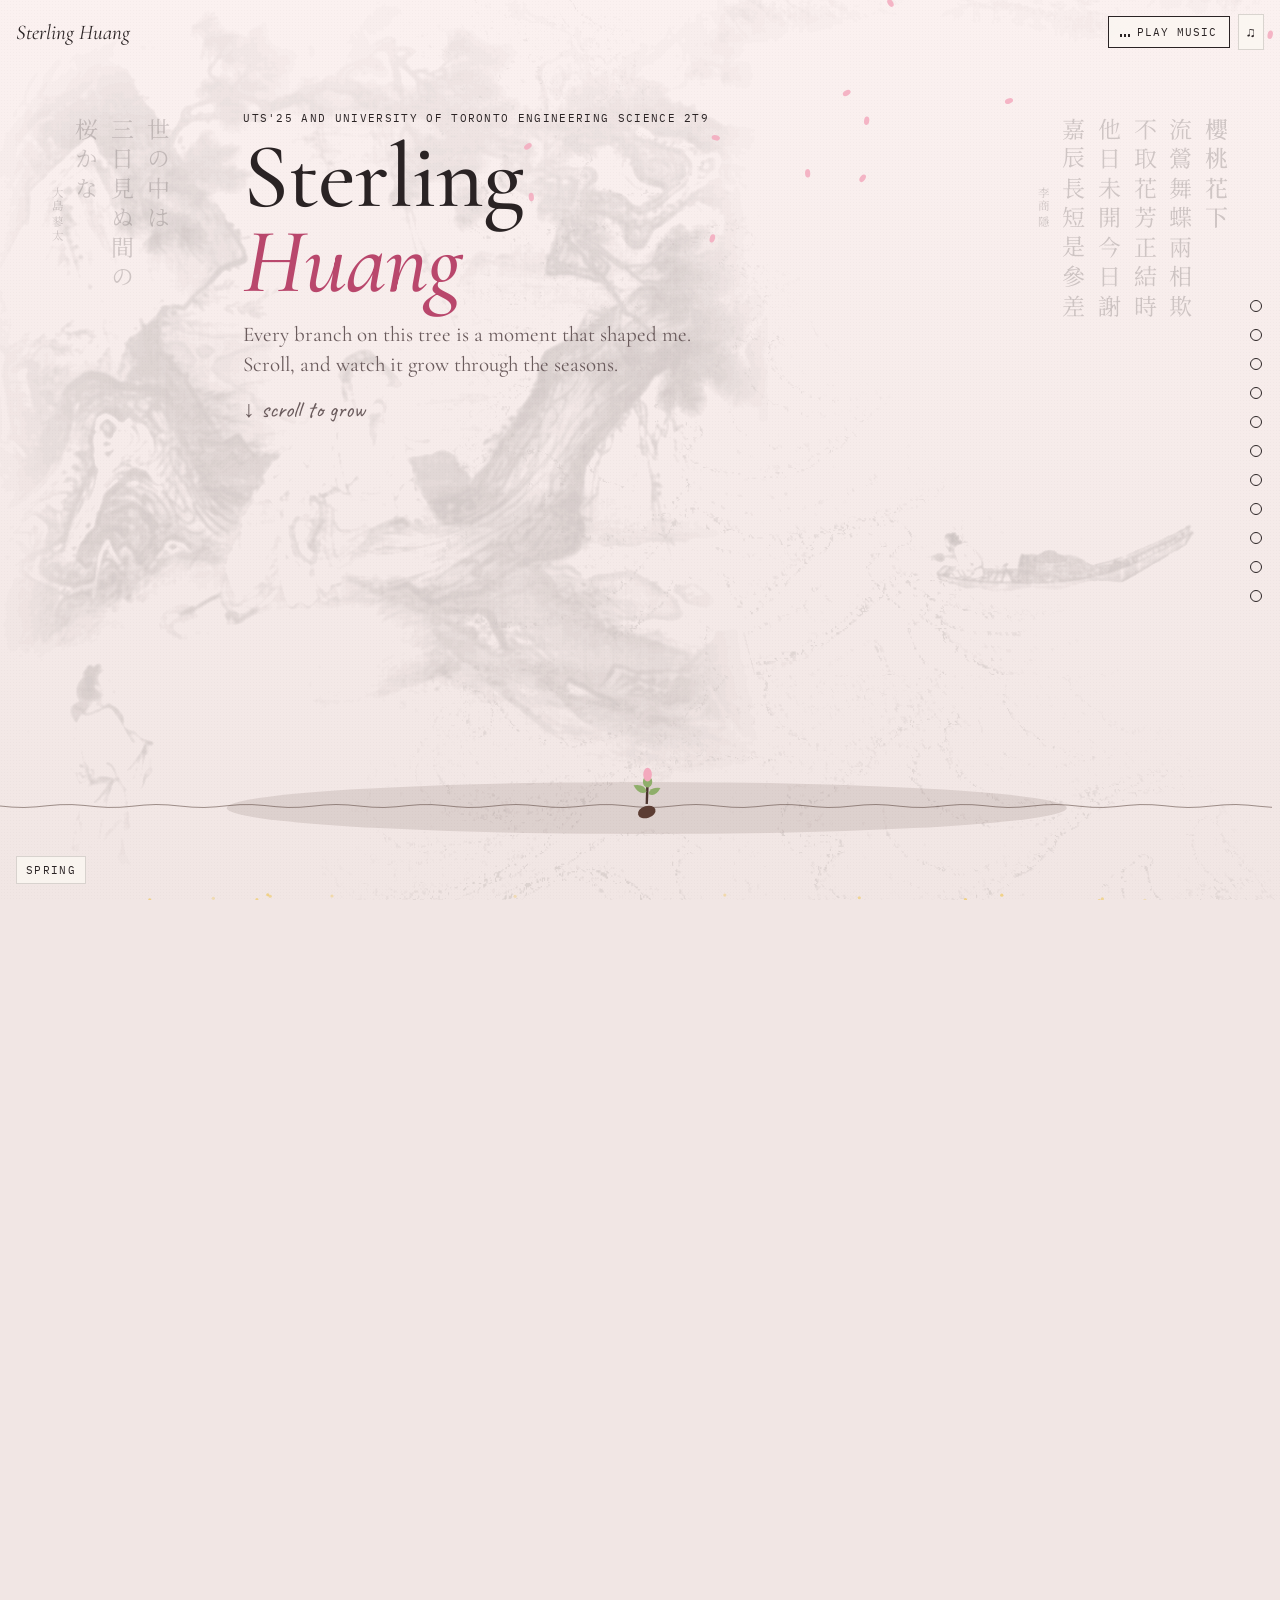
==== commit cdf63553: "content: simplify website title to Sterling Huang" ====
--- a/index.html
+++ b/index.html
@@ -3,7 +3,7 @@
 <head>
 <meta charset="utf-8">
 <meta name="viewport" content="width=device-width, initial-scale=1">
-<title>Sterling Huang - Velut Arbor Aevo</title>
+<title>Sterling Huang</title>
 <meta name="description" content="Sterling Huang's story as a sakura tree growing through the seasons, one highlight per branch.">
 <link rel="preconnect" href="https://fonts.googleapis.com">
 <link rel="preconnect" href="https://fonts.gstatic.com" crossorigin>
--- a/styles.css
+++ b/styles.css
@@ -264,6 +264,40 @@
 .travel-takeaways p:last-child { color:var(--ink-soft); }
 .travel-page dialog { border-color:var(--rule); background:var(--paper); color:var(--ink); }
 .gallery-content { color:var(--ink-soft); }
+.travel-page dialog { width:min(1000px,calc(100% - 32px)); }
+.gallery-header { position:sticky; top:-32px; z-index:1; padding:12px 0 20px; background:var(--paper); gap:16px; }
+.gallery-content.has-photos { grid-template-columns:repeat(3,minmax(0,1fr)); gap:20px; }
+.gallery-content a { display:block; }
+.gallery-content img { display:block; width:100%; height:220px; object-fit:contain; background:#e9dfd133; }
+.gallery-content a:focus-visible { outline:2px solid var(--ink); outline-offset:4px; }
+.travel-moments { display:block; margin:24px 0 0; padding:10px 0; border:0; border-bottom:1px solid var(--rule); background:transparent; color:var(--ink); font:18px var(--serif); cursor:pointer; }
+@media(max-width:700px){.gallery-content.has-photos{grid-template-columns:repeat(2,minmax(0,1fr));gap:12px}.gallery-content img{height:150px}.travel-page dialog{padding:20px}.gallery-header{top:-20px}.gallery-header h2{font-size:36px}}
+@media(max-width:420px){.gallery-content.has-photos{grid-template-columns:1fr}.gallery-content img{height:210px}}
+.travel-takeaways.travel-journal { --journal-margin:58px; position:relative; isolation:isolate; max-width:900px; margin:84px auto 0; padding:38px 52px 54px 80px; border:1px solid #b69b6f; border-left:18px solid #634b35; border-radius:5px 12px 12px 5px; background:radial-gradient(ellipse at 100% 0,#b98c4140,transparent 42%),radial-gradient(ellipse at 0 100%,#b3894933,transparent 45%),linear-gradient(90deg,#8d6a3529,transparent 28px,transparent calc(var(--journal-margin) - 1px),#aa61563d var(--journal-margin),transparent calc(var(--journal-margin) + 1px)),repeating-linear-gradient(7deg,#765b2805 0 1px,transparent 1px 4px),#f1e3c3; box-shadow:inset 5px 0 15px #76542526,inset 0 0 38px #a37c3826,3px 4px 0 #ded0ad,5px 7px 0 #bfae89,8px 11px 0 #71553c,10px 20px 35px #382d2038; }
+.travel-journal::before { content:""; position:absolute; top:25px; bottom:25px; left:-25px; width:36px; background:radial-gradient(ellipse at center,#e1cba4 0 20%,#5f4934 24% 36%,transparent 40%) center top / 36px 56px repeat-y; pointer-events:none; }
+.journal-masthead { display:flex; align-items:center; justify-content:space-between; gap:16px; margin-bottom:8px; color:#796447; font:11px var(--mono); letter-spacing:.15em; text-transform:uppercase; }
+.journal-stamp { display:grid; place-content:center; flex:none; width:88px; height:88px; border:3px double #8d594d88; border-radius:50%; color:#8d594dbb; text-align:center; font-size:10px; line-height:1.8; transform:rotate(12deg); }
+@font-face { font-family:"Travel Hand"; font-style:normal; font-weight:400; font-display:swap; src:url("assets/fonts/travel-hand/regular.ttf") format("truetype"); }
+.travel-journal h2 { font-family:"Travel Hand",cursive; font-size:39px; font-style:normal; font-weight:400; margin:0 0 30px; color:#403524; }
+.journal-entry { font-family:"Travel Hand",cursive; }
+.travel-journal .journal-entry p { font-size:25px; line-height:1.85; color:#403524; margin:0 0 26px; background:repeating-linear-gradient(to bottom,transparent 0,transparent calc(1.85em - 1px),#80745630 calc(1.85em - 1px),#80745630 1.85em); }
+.travel-journal .journal-entry p:last-child { margin-bottom:0; }
+.travel-journal strong, .travel-journal em { color:#382b1c; font-weight:700; font-style:italic; }
+.journal-word { display:inline-block; }
+@media(max-width:600px){
+  .travel-takeaways.travel-journal { --journal-margin:18px; margin:48px 6px 0 0; padding:24px 20px 36px 30px; border-left-width:12px; }
+  .travel-journal::before { left:-19px; width:27px; background-size:27px 56px; }
+  .journal-masthead { font-size:9px; letter-spacing:.08em; }
+  .journal-stamp { width:65px; height:65px; font-size:8px; }
+  .travel-journal h2 { font-size:31px; margin-bottom:24px; }
+  .travel-journal .journal-entry p { font-size:22px; }
+}
+.gallery-content.travel-carousel { display:block; }
+.travel-carousel-window { min-width:0; touch-action:pan-y; }
+.travel-carousel-window img { height:min(54vh,480px); width:100%; object-fit:contain; }
+.travel-carousel-controls { display:flex; align-items:center; justify-content:center; flex-wrap:wrap; gap:12px; padding:20px 0 4px; }
+.travel-carousel-controls button { border:1px solid var(--rule); border-radius:4px; background:transparent; color:var(--ink); min-width:44px; min-height:44px; padding:8px 12px; font:16px var(--serif); cursor:pointer; }
+.travel-carousel-controls span { min-width:64px; text-align:center; font:12px var(--mono); }
 .close-gallery { border-color:var(--rule); }
 
 /* Let each subpage's artwork remain visible behind the content. */
@@ -281,7 +315,48 @@
   background-position:center; background-size:cover; background-repeat:no-repeat; }
 .art-page #page { position:relative; }
 .military-page { --page-art:url("assets/art/military-remembrance.png"); }
+.military-main { max-width:1000px; margin:0 auto; }
+.military-main > .back { color:var(--ink-soft); }
+.military-main h1 { font-size:clamp(44px,6vw,68px); font-weight:500; line-height:1; margin:32px 0 36px; }
+.military-album { margin-top:32px; padding-top:20px; border-top:1px solid var(--rule); }
+.military-album h2 { font-size:30px; font-weight:500; margin:0 0 18px; }
+.military-album { position:relative; }
+.military-album h2 { padding-right:110px; }
+.military-window { overflow:hidden; touch-action:pan-y; }
+.military-photos { display:flex; gap:18px; }
+.military-photos a { display:flex; flex:0 0 calc((100% - 36px)/3); min-width:0; height:230px; align-items:center; justify-content:center; background:#24302b0d; }
+.military-photos img { display:block; width:100%; height:100%; object-fit:contain; }
+.military-controls { position:absolute; right:0; top:16px; display:flex; gap:8px; }
+.military-controls button { width:44px; height:44px; border:1px solid var(--rule); background:#fbf6f1e8; color:var(--ink); font-size:25px; cursor:pointer; }
+.military-controls button:hover { background:var(--ink); color:var(--paper); }
+@media(max-width:760px) {
+  .military-photos { gap:14px; }
+  .military-photos a { flex-basis:calc((100% - 14px)/2); height:200px; }
+}
+@media(max-width:480px) {
+  .military-photos a { flex-basis:62%; height:190px; }
+  .military-album h2 { font-size:28px; }
+}
 .industry-page { --page-art:url("assets/art/industry-modernism.jpg"); }
+.projects-main { max-width:1000px; margin:0 auto; }
+.projects-main > .back { color:var(--ink-soft); }
+.projects-main h1 { font-size:clamp(46px,7vw,76px); font-weight:500; line-height:1.05; margin:32px 0 52px; }
+.project-section { border-top:1px solid var(--rule); padding:26px 0 36px; }
+.project-section h2 { font-size:34px; font-weight:500; margin:0 0 28px; }
+.project-preview { display:flex; align-items:center; gap:36px; padding:8px 0 20px; }
+.project-icon-link { flex:none; border-radius:28px; }
+.project-icon { display:block; width:160px; height:160px; border-radius:28px; box-shadow:0 8px 20px #332b2421; }
+.project-preview h3 { font-size:38px; font-weight:500; margin:0 0 8px; }
+.project-preview p,.project-coming-soon { font-size:23px; line-height:1.5; color:var(--ink-soft); margin:0 0 20px; }
+.project-details-link { display:inline-block; color:var(--ink); font-size:21px; text-decoration-thickness:1px; text-underline-offset:6px; padding:8px 0; }
+.project-detail-heading { display:flex; align-items:center; gap:32px; margin:40px 0; }
+.project-detail-heading h1 { margin:0 0 14px; }
+.project-detail-heading p { font-size:24px; line-height:1.5; max-width:540px; margin:0; color:var(--ink-soft); }
+.project-overview { max-width:760px; }
+.project-overview p,.project-overview li { font-size:23px; line-height:1.65; }
+.project-overview ul { padding-left:24px; }
+.project-overview li { margin:10px 0; }
+@media(max-width:600px){.project-preview{gap:22px;align-items:flex-start}.project-icon{width:106px;height:106px;border-radius:22px}.project-preview h3{font-size:32px}.project-preview p{font-size:21px}.project-section h2{font-size:30px}.project-detail-heading{align-items:flex-start;flex-direction:column;gap:24px}.projects-main h1{margin-bottom:36px}.project-detail-heading h1{margin-bottom:12px}}
 .research-page { --page-art:url("assets/art/research-impressionism.jpg"); }
 .readings-page { --page-art:url("assets/art/readings-minoan.jpg"); }
 .art-credit { margin-top:48px; max-width:640px; font:12px/1.6 var(--mono); color:var(--ink-soft); }
@@ -301,3 +376,59 @@
   .finale .path { padding:12px 16px 14px; }
   .finale .path strong { font-size:28px; }
 }
+
+/* A reading shelf over the Minoan fresco. */
+.readings-page { display:block; }
+.readings-page #page { width:100%; }
+.readings-main { max-width:1120px; margin:0 auto; }
+.readings-heading { margin-bottom:64px; }
+.readings-heading .back { color:var(--ink-soft); text-decoration:none; }
+.readings-heading .back:hover { text-decoration:underline; }
+.readings-kicker { margin:40px 0 14px; color:var(--ink-soft); }
+.readings-heading h1 { font-size:clamp(48px,7vw,88px); font-weight:500; line-height:1; letter-spacing:-.025em; margin:0; }
+.reading-section { border-top:1px solid var(--rule); padding-top:26px; margin-top:56px; }
+.reading-section-heading { margin-bottom:30px; }
+.book-club-link { display:inline-block; margin-top:14px; color:var(--ink); font-size:20px; text-underline-offset:4px; }
+.book-club-link:hover { color:var(--sakura-deep); }
+.reading-section h2 { font-size:clamp(34px,4vw,48px); font-weight:500; line-height:1.1; margin:10px 0 0; }
+.book-grid { display:grid; gap:32px 24px; padding:0; margin:0; list-style:none; align-items:start; }
+.book-club-grid { grid-template-columns:repeat(5,minmax(0,1fr)); }
+.personal-book-grid { grid-template-columns:repeat(6,minmax(0,1fr)); }
+.book-cover { height:245px; display:flex; align-items:end; justify-content:flex-start; margin-bottom:18px; }
+.book-cover img { display:block; width:auto; height:auto; max-width:100%; max-height:100%; object-fit:contain; box-shadow:4px 7px 12px #2a232426; }
+.book-card h3 { font-size:23px; line-height:1.1; font-weight:500; margin:0 0 8px; overflow-wrap:break-word; }
+.book-author { font-size:17px; line-height:1.35; margin:0; color:var(--ink-soft); }
+.book-current { display:inline-block; font-size:9px; letter-spacing:.07em; padding:5px 7px; background:var(--ink); color:var(--paper); margin:0 0 10px; }
+.medium-link { display:inline-flex; align-items:center; gap:30px; font-size:28px; color:var(--ink); text-decoration-thickness:1px; text-underline-offset:6px; }
+.medium-link:hover { color:var(--sakura-deep); }
+.medium-handle { color:var(--ink-soft); margin-top:18px; }
+.readings-main > .art-credit { margin-top:64px; }
+@media(max-width:1000px) {
+  .book-club-grid, .personal-book-grid { grid-template-columns:repeat(3,minmax(0,1fr)); }
+}
+@media(max-width:600px) {
+  .readings-heading { margin-bottom:40px; }
+  .readings-kicker { margin-top:30px; }
+  .reading-section { margin-top:40px; }
+  .book-club-grid, .personal-book-grid { grid-template-columns:repeat(2,minmax(0,1fr)); gap:28px 18px; }
+  .book-cover { height:210px; }
+  .book-card h3 { font-size:22px; }
+  .book-author { font-size:16px; }
+  .medium-link { font-size:24px; gap:12px; }
+}
+
+/* Volunteer albums become an inline carousel on every screen. */
+.volunteer-gallery { min-width:0; align-self:center; padding:24px 12px; }
+.volunteer-carousel-frame { position:relative; overflow:hidden; background:#24302b18; touch-action:pan-y; }
+.volunteer-carousel-image { display:block; width:100%; height:330px; object-fit:contain; object-position:center; }
+.volunteer-carousel-arrow { position:absolute; top:50%; transform:translateY(-50%); width:42px; height:42px; border:1px solid #718078; background:#fbf6f1e8; color:var(--ink); cursor:pointer; font-size:25px; line-height:1; }
+.volunteer-carousel-arrow:hover, .volunteer-carousel-arrow:focus-visible { background:var(--ink); color:var(--paper); }
+.volunteer-carousel-previous { left:12px; }
+.volunteer-carousel-next { right:12px; }
+.volunteer-carousel-meta { display:flex; justify-content:flex-end; padding:10px 0; border-bottom:1px solid #718078; }
+.volunteer-carousel-count { white-space:nowrap; }
+@media(max-width:700px) {
+  .volunteer-gallery { padding:0 10px 24px; }
+  .volunteer-carousel-image { height:300px; }
+  .volunteer-carousel-arrow { width:38px; height:38px; }
+}
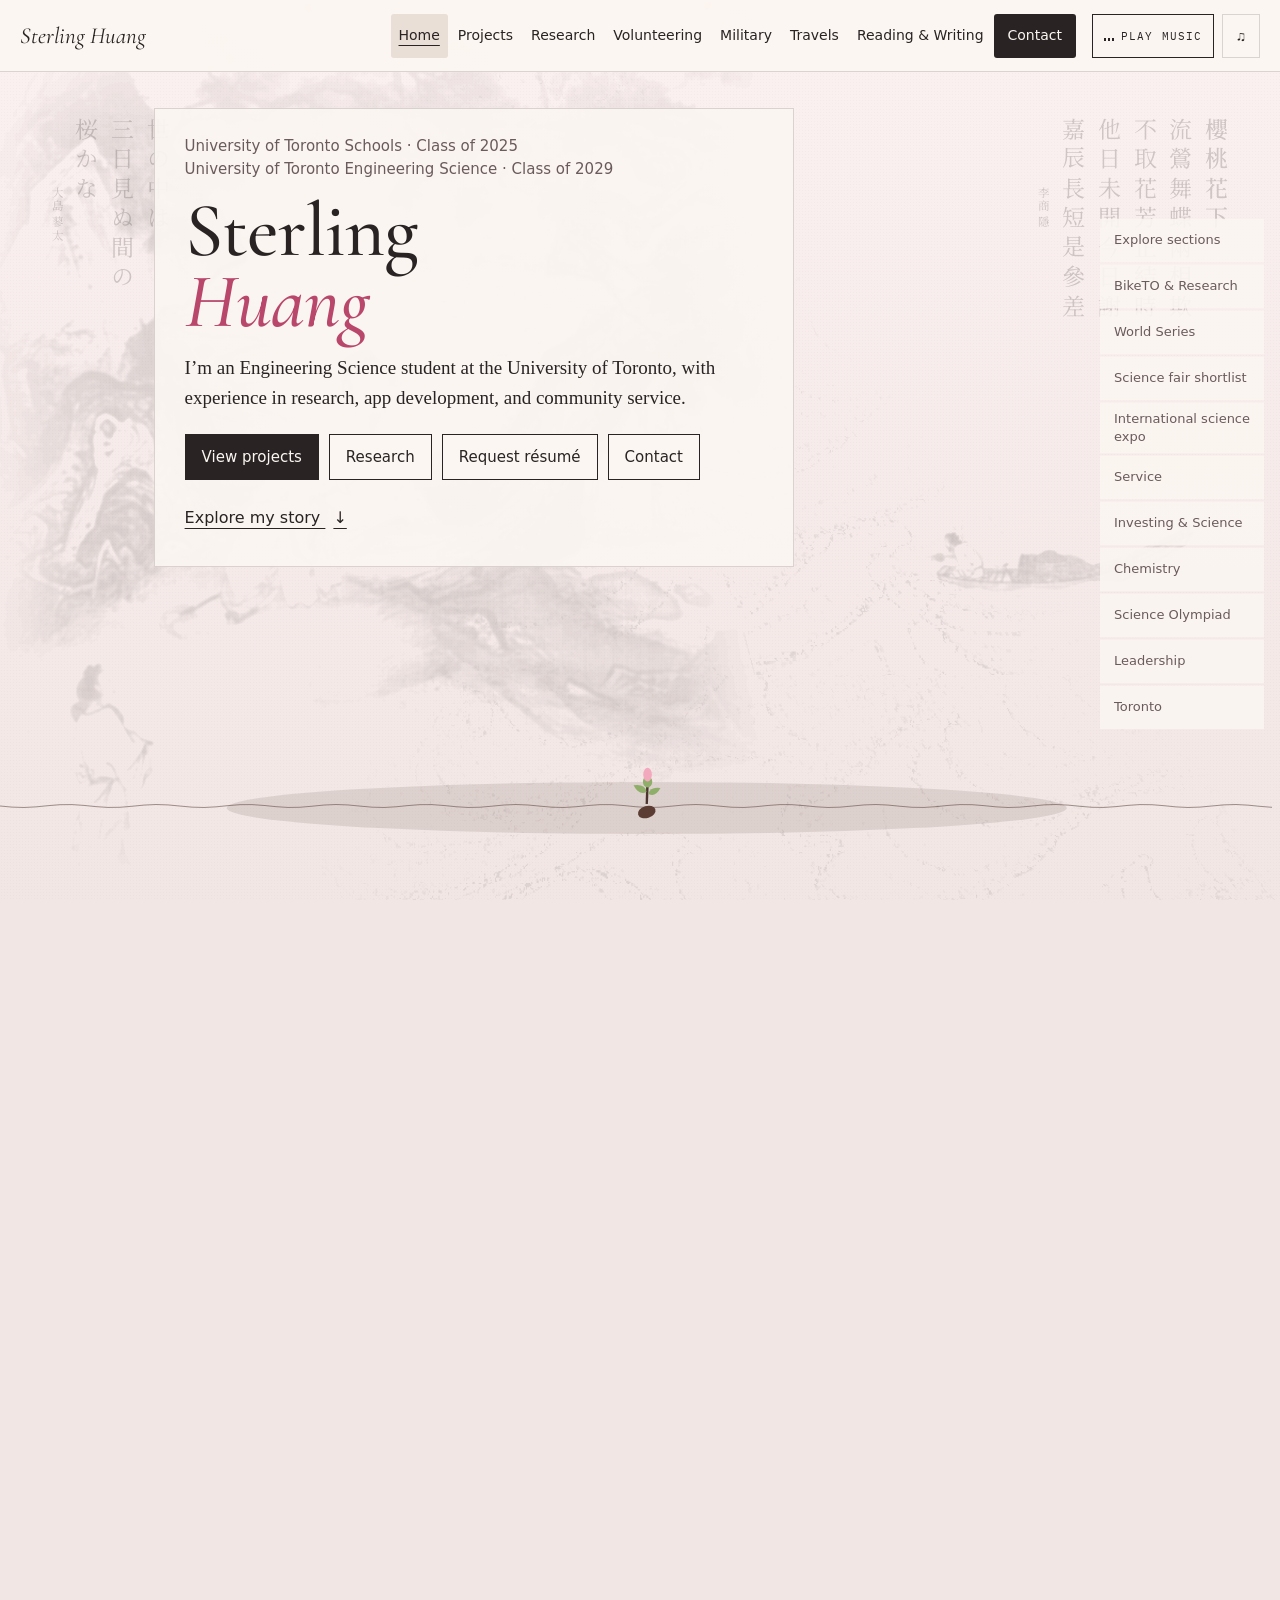
==== commit 3f818bea: "feat: improve portfolio readability and navigation" ====
--- a/index.html
+++ b/index.html
@@ -4,7 +4,7 @@
 <meta charset="utf-8">
 <meta name="viewport" content="width=device-width, initial-scale=1">
 <title>Sterling Huang</title>
-<meta name="description" content="Sterling Huang's story as a sakura tree growing through the seasons, one highlight per branch.">
+<meta name="description" content="Sterling Huang — University of Toronto Engineering Science student. Explore research, software projects, community service, and a personal story.">
 <link rel="preconnect" href="https://fonts.googleapis.com">
 <link rel="preconnect" href="https://fonts.gstatic.com" crossorigin>
 <link href="https://fonts.googleapis.com/css2?family=Cormorant+Garamond:ital,wght@0,400;0,500;0,600;1,400;1,500&family=IBM+Plex+Mono:wght@400;500&family=Caveat:wght@500&display=swap" rel="stylesheet">
@@ -28,9 +28,11 @@
 
 </div>
 <div class="hud" id="topbar">
-  <a class="brand" href="index.html">Sterling Huang</a>
+  <a class="brand" href="index.html" aria-label="Sterling Huang — Home">Sterling Huang</a>
+  <nav class="site-nav desktop-nav" aria-label="Main navigation"><a href="index.html">Home</a><a href="industry.html">Projects</a><a href="research.html">Research</a><a href="volunteering.html">Volunteering</a><a href="military.html">Military</a><a href="travels.html">Travels</a><a href="readings.html">Reading &amp; Writing</a><a class="nav-contact" href="mailto:sterling.huang@mail.utoronto.ca">Contact</a></nav>
+  <details class="site-menu"><summary>Menu</summary><nav class="site-nav menu-nav" aria-label="Mobile navigation"><a href="index.html">Home</a><a href="industry.html">Projects</a><a href="research.html">Research</a><a href="volunteering.html">Volunteering</a><a href="military.html">Military</a><a href="travels.html">Travels</a><a href="readings.html">Reading &amp; Writing</a><a class="nav-contact" href="mailto:sterling.huang@mail.utoronto.ca">Contact</a></nav></details>
   <div class="music-controls">
-    <button class="chip" id="musicBtn" aria-pressed="false"><span class="eq" aria-hidden="true"><i></i><i></i><i></i></span><span class="t">Play music</span></button>
+    <button class="chip" id="musicBtn" aria-pressed="false"><span class="eq" aria-hidden="true"><i></i><i></i><i></i></span><span class="music-compact-label" aria-hidden="true">Music</span><span class="t">Play music</span></button>
     <details class="music-credit"><summary aria-label="About the music">♫</summary><div>
       <strong>Winter — Largo</strong><br>Vivaldi · The Four Seasons<br>
       John Harrison, violin · Robert Turizziani, conductor · Wichita State University Chamber Players.<br>
--- a/styles.css
+++ b/styles.css
@@ -9,10 +9,13 @@
   --serif: "Cormorant Garamond", Georgia, serif;
   --mono: "IBM Plex Mono", ui-monospace, monospace;
   --hand: "Caveat", cursive;
+  --body: Georgia, "Times New Roman", serif;
+  --ui: system-ui, -apple-system, BlinkMacSystemFont, "Segoe UI", sans-serif;
   transition: --sky-top 1.6s ease, --sky-bot 1.6s ease;
 }
 * { box-sizing: border-box; }
-body { margin: 0; color: var(--ink); font-family: var(--serif); background: var(--sky-bot); overflow-x: hidden; -webkit-font-smoothing: antialiased; }
+body { margin: 0; color: var(--ink); font-family: var(--body); background: var(--sky-bot); overflow-x: hidden; -webkit-font-smoothing: antialiased; }
+h1, h2, h3 { font-family:var(--serif); }
 .mono { font-family: var(--mono); font-size: 11px; letter-spacing: .12em; text-transform: uppercase; }
 .hand { font-family: var(--hand); font-size: 23px; color: var(--ink-soft); }
 a:focus-visible, button:focus-visible { outline: 2px dashed var(--ink); outline-offset: 4px; }
@@ -57,7 +60,6 @@
   background: color-mix(in srgb, var(--paper) 94%, transparent); border: 1px solid var(--rule); padding: 20px 24px 22px;
   box-shadow: 0 1px 0 rgba(255, 255, 255, .7) inset, 0 18px 44px -26px rgba(60, 20, 30, .45); }
 .mark.on { opacity: 1; transform: translateY(-50%); }
-.mark .kicker { display: flex; justify-content: space-between; gap: 12px; color: var(--ink-soft); }
 .mark .age { font-weight: 500; font-size: 26px; margin: 12px 0 6px; font-style: italic; color: var(--ink-soft); }
 .mark .age b { font-style: normal; font-weight: 600; font-size: 52px; line-height: 1; color: var(--sakura-deep); margin-left: 4px; }
 .mark .tbd { font-style: normal; color: var(--sakura-deep); border: 1px solid currentColor; padding: 2px 5px; margin-left: 8px; vertical-align: middle; font-size: 9px; }
@@ -264,19 +266,36 @@
 .travel-takeaways p:last-child { color:var(--ink-soft); }
 .travel-page dialog { border-color:var(--rule); background:var(--paper); color:var(--ink); }
 .gallery-content { color:var(--ink-soft); }
-.travel-page dialog { width:min(1000px,calc(100% - 32px)); }
+.travel-page dialog { width:min(1000px,calc(100% - 32px)); max-height:85dvh; overflow-y:auto; overscroll-behavior:contain; }
+.travel-page:has(dialog[open]) { overflow:hidden; }
 .gallery-header { position:sticky; top:-32px; z-index:1; padding:12px 0 20px; background:var(--paper); gap:16px; }
 .gallery-content.has-photos { grid-template-columns:repeat(3,minmax(0,1fr)); gap:20px; }
 .gallery-content a { display:block; }
 .gallery-content img { display:block; width:100%; height:220px; object-fit:contain; background:#e9dfd133; }
 .gallery-content a:focus-visible { outline:2px solid var(--ink); outline-offset:4px; }
-.travel-moments { display:block; margin:24px 0 0; padding:10px 0; border:0; border-bottom:1px solid var(--rule); background:transparent; color:var(--ink); font:18px var(--serif); cursor:pointer; }
+.travel-memories { max-width:900px; margin:64px auto 0; padding-top:26px; border-top:1px solid var(--rule); }
+.travel-memories h2 { font-size:40px; font-weight:500; margin:0 0 24px; }
 @media(max-width:700px){.gallery-content.has-photos{grid-template-columns:repeat(2,minmax(0,1fr));gap:12px}.gallery-content img{height:150px}.travel-page dialog{padding:20px}.gallery-header{top:-20px}.gallery-header h2{font-size:36px}}
 @media(max-width:420px){.gallery-content.has-photos{grid-template-columns:1fr}.gallery-content img{height:210px}}
-.travel-takeaways.travel-journal { --journal-margin:58px; position:relative; isolation:isolate; max-width:900px; margin:84px auto 0; padding:38px 52px 54px 80px; border:1px solid #b69b6f; border-left:18px solid #634b35; border-radius:5px 12px 12px 5px; background:radial-gradient(ellipse at 100% 0,#b98c4140,transparent 42%),radial-gradient(ellipse at 0 100%,#b3894933,transparent 45%),linear-gradient(90deg,#8d6a3529,transparent 28px,transparent calc(var(--journal-margin) - 1px),#aa61563d var(--journal-margin),transparent calc(var(--journal-margin) + 1px)),repeating-linear-gradient(7deg,#765b2805 0 1px,transparent 1px 4px),#f1e3c3; box-shadow:inset 5px 0 15px #76542526,inset 0 0 38px #a37c3826,3px 4px 0 #ded0ad,5px 7px 0 #bfae89,8px 11px 0 #71553c,10px 20px 35px #382d2038; }
-.travel-journal::before { content:""; position:absolute; top:25px; bottom:25px; left:-25px; width:36px; background:radial-gradient(ellipse at center,#e1cba4 0 20%,#5f4934 24% 36%,transparent 40%) center top / 36px 56px repeat-y; pointer-events:none; }
-.journal-masthead { display:flex; align-items:center; justify-content:space-between; gap:16px; margin-bottom:8px; color:#796447; font:11px var(--mono); letter-spacing:.15em; text-transform:uppercase; }
-.journal-stamp { display:grid; place-content:center; flex:none; width:88px; height:88px; border:3px double #8d594d88; border-radius:50%; color:#8d594dbb; text-align:center; font-size:10px; line-height:1.8; transform:rotate(12deg); }
+.travel-takeaways.travel-journal { --journal-margin:58px; position:relative; isolation:isolate; max-width:900px; margin:84px auto 0; padding:52px 52px 60px 80px; border:0; border-radius:0; background:none; box-shadow:none; filter:drop-shadow(3px 9px 9px #382d2030); }
+/* Only the paper is cut; handwriting stays outside the decorative clipping path. */
+.travel-journal::before { content:""; position:absolute; inset:0; z-index:-1; pointer-events:none;
+  background:
+    linear-gradient(137deg,transparent 19px,#78532940 20px,#fff4d985 22px,transparent 25px),
+    linear-gradient(315deg,#9a713b35 0 22px,#fff4d980 23px,transparent 26px),
+    radial-gradient(ellipse 35px 110px at 0 42%,#79512538,transparent),
+    radial-gradient(ellipse 130px 22px at 65% 100%,#79512540,transparent),
+    linear-gradient(90deg,transparent 48.9%,#755b2e17 49.7%,#fff8df77 50%,#876c3b24 50.2%,transparent 51.2%),
+    linear-gradient(0deg,transparent 32.5%,#76552a19 33.1%,#fff8df88 33.35%,#795f3421 33.5%,transparent 34.2%,transparent 65.6%,#71532a1c 66.3%,#fff8df66 66.55%,#795f3424 66.8%,transparent 67.5%),
+    radial-gradient(ellipse 85px 72px at 99% 14%,transparent 62%,#8d5f2424 66%,#9d6c272d 69%,transparent 75%),
+    radial-gradient(ellipse at 3% 96%,#9a692d40,transparent 24%),
+    radial-gradient(ellipse at 94% 3%,#9c6b2d45,transparent 25%),
+    radial-gradient(ellipse at 100% 60%,#a6773140,transparent 24%),
+    linear-gradient(90deg,#8d6a3533,transparent 30px,transparent calc(var(--journal-margin) - 1px),#aa61563d var(--journal-margin),transparent calc(var(--journal-margin) + 1px)),
+    repeating-linear-gradient(7deg,#765b2809 0 1px,transparent 1px 4px),#edddb8;
+  box-shadow:inset 0 0 15px #7853293d,inset 0 0 65px #92652630;
+  clip-path:polygon(0 27px,3% 2px,4% 12px,5% 3px,6% 9px,7% 10px,8% 12px,9% 3px,10% 4px,11% 3px,12% 11px,13% 8px,14% 7px,15% 4px,16% 4px,17% 3px,18% 7px,19% 3px,20% 3px,21% 10px,22% 4px,23% 9px,24% 24px,25% 18px,26% 5px,27% 2px,28% 2px,29% 7px,30% 6px,31% 12px,32% 3px,33% 3px,34% 9px,35% 9px,36% 12px,37% 12px,38% 11px,39% 5px,40% 10px,41% 4px,42% 11px,43% 8px,44% 3px,45% 4px,46% 1px,47% 5px,48% 11px,49% 11px,50% 5px,51% 2px,52% 9px,53% 9px,54% 5px,55% 12px,56% 2px,57% 10px,58% 7px,59% 3px,60% 4px,61% 6px,62% 2px,63% 1px,64% 7px,65% 8px,66% 6px,67% 3px,68% 7px,69% 5px,70% 7px,71% 9px,72% 11px,73% 11px,74% 3px,75% 4px,76% 3px,77% 5px,78% 10px,79% 4px,80% 12px,81% 12px,82% 9px,83% 7px,84% 1px,85% 4px,86% 4px,87% 1px,88% 6px,89% 6px,90% 11px,91% 12px,92% 7px,93% 2px,94% 8px,95% 3px,96% 12px,97% 8px,calc(100% - 23px) 16px,calc(100% - 10px) 25px,100% 30px,calc(100% - 5px) 3%,calc(100% - 2px) 4%,calc(100% - 5px) 5%,calc(100% - 7px) 6%,calc(100% - 4px) 7%,calc(100% - 5px) 8%,calc(100% - 4px) 9%,calc(100% - 2px) 10%,calc(100% - 6px) 11%,calc(100% - 4px) 12%,calc(100% - 2px) 13%,calc(100% - 4px) 14%,calc(100% - 7px) 15%,calc(100% - 3px) 16%,calc(100% - 4px) 17%,calc(100% - 2px) 18%,calc(100% - 2px) 19%,calc(100% - 1px) 20%,calc(100% - 1px) 21%,calc(100% - 4px) 22%,calc(100% - 4px) 23%,calc(100% - 6px) 24%,calc(100% - 5px) 25%,calc(100% - 3px) 26%,calc(100% - 4px) 27%,calc(100% - 2px) 28%,calc(100% - 7px) 29%,calc(100% - 7px) 30%,calc(100% - 6px) 31%,calc(100% - 5px) 32%,calc(100% - 4px) 33%,calc(100% - 18px) 34%,calc(100% - 3px) 35%,calc(100% - 4px) 36%,calc(100% - 3px) 37%,calc(100% - 6px) 38%,calc(100% - 3px) 39%,calc(100% - 1px) 40%,calc(100% - 2px) 41%,calc(100% - 4px) 42%,calc(100% - 2px) 43%,calc(100% - 5px) 44%,calc(100% - 1px) 45%,calc(100% - 5px) 46%,calc(100% - 2px) 47%,calc(100% - 1px) 48%,calc(100% - 6px) 49%,calc(100% - 6px) 50%,calc(100% - 3px) 51%,calc(100% - 7px) 52%,calc(100% - 5px) 53%,calc(100% - 5px) 54%,calc(100% - 6px) 55%,calc(100% - 4px) 56%,calc(100% - 1px) 57%,calc(100% - 2px) 58%,calc(100% - 7px) 59%,calc(100% - 7px) 60%,calc(100% - 2px) 61%,calc(100% - 2px) 62%,calc(100% - 7px) 63%,calc(100% - 5px) 64%,calc(100% - 1px) 65%,calc(100% - 4px) 66%,calc(100% - 5px) 67%,calc(100% - 3px) 68%,calc(100% - 5px) 69%,calc(100% - 4px) 70%,calc(100% - 6px) 71%,calc(100% - 7px) 72%,calc(100% - 6px) 73%,calc(100% - 4px) 74%,calc(100% - 4px) 75%,calc(100% - 7px) 76%,calc(100% - 4px) 77%,calc(100% - 7px) 78%,calc(100% - 6px) 79%,calc(100% - 1px) 80%,calc(100% - 3px) 81%,calc(100% - 2px) 82%,calc(100% - 7px) 83%,calc(100% - 5px) 84%,calc(100% - 3px) 85%,calc(100% - 5px) 86%,calc(100% - 5px) 87%,calc(100% - 5px) 88%,calc(100% - 3px) 89%,calc(100% - 5px) 90%,calc(100% - 1px) 91%,calc(100% - 7px) 92%,calc(100% - 3px) 93%,calc(100% - 7px) 94%,calc(100% - 1px) 95%,calc(100% - 6px) 96%,calc(100% - 7px) 97%,calc(100% - 14px) calc(100% - 27px),calc(100% - 31px) 100%,97% calc(100% - 7px),96% calc(100% - 5px),95% calc(100% - 7px),94% calc(100% - 8px),93% calc(100% - 3px),92% calc(100% - 12px),91% calc(100% - 12px),90% calc(100% - 2px),89% calc(100% - 7px),88% calc(100% - 4px),87% calc(100% - 1px),86% calc(100% - 3px),85% calc(100% - 5px),84% calc(100% - 8px),83% calc(100% - 11px),82% calc(100% - 4px),81% calc(100% - 1px),80% calc(100% - 11px),79% calc(100% - 13px),78% calc(100% - 3px),77% calc(100% - 10px),76% calc(100% - 10px),75% calc(100% - 8px),74% calc(100% - 1px),73% calc(100% - 8px),72% calc(100% - 1px),71% calc(100% - 4px),70% calc(100% - 2px),69% calc(100% - 2px),68% calc(100% - 7px),67% calc(100% - 1px),66% calc(100% - 1px),65% calc(100% - 12px),64% calc(100% - 5px),63% calc(100% - 8px),62% calc(100% - 6px),61% calc(100% - 6px),60% calc(100% - 7px),59% calc(100% - 6px),58% calc(100% - 4px),57% calc(100% - 13px),56% calc(100% - 1px),55% calc(100% - 13px),54% calc(100% - 13px),53% calc(100% - 13px),52% calc(100% - 6px),51% calc(100% - 12px),50% calc(100% - 10px),49% calc(100% - 6px),48% calc(100% - 23px),47% calc(100% - 10px),46% calc(100% - 6px),45% calc(100% - 9px),44% calc(100% - 2px),43% calc(100% - 2px),42% calc(100% - 6px),41% calc(100% - 2px),40% calc(100% - 2px),39% calc(100% - 10px),38% calc(100% - 4px),37% calc(100% - 10px),36% calc(100% - 3px),35% calc(100% - 9px),34% calc(100% - 5px),33% calc(100% - 11px),32% calc(100% - 8px),31% calc(100% - 7px),30% calc(100% - 11px),29% calc(100% - 8px),28% calc(100% - 12px),27% calc(100% - 9px),26% calc(100% - 3px),25% calc(100% - 4px),24% calc(100% - 6px),23% calc(100% - 7px),22% calc(100% - 10px),21% calc(100% - 5px),20% calc(100% - 4px),19% calc(100% - 7px),18% calc(100% - 1px),17% calc(100% - 5px),16% calc(100% - 8px),15% calc(100% - 9px),14% calc(100% - 4px),13% calc(100% - 6px),12% calc(100% - 6px),11% calc(100% - 11px),10% calc(100% - 5px),9% calc(100% - 5px),8% calc(100% - 10px),7% calc(100% - 6px),6% calc(100% - 9px),5% calc(100% - 3px),4% calc(100% - 7px),3% calc(100% - 6px),20px calc(100% - 20px),0 calc(100% - 38px),1px 97%,5px 96%,3px 95%,7px 94%,6px 93%,7px 92%,2px 91%,6px 90%,3px 89%,5px 88%,4px 87%,7px 86%,2px 85%,3px 84%,5px 83%,2px 82%,3px 81%,5px 80%,4px 79%,1px 78%,6px 77%,4px 76%,1px 75%,1px 74%,5px 73%,4px 72%,17px 71%,3px 70%,4px 69%,3px 68%,7px 67%,3px 66%,7px 65%,6px 64%,5px 63%,7px 62%,7px 61%,3px 60%,4px 59%,3px 58%,1px 57%,4px 56%,1px 55%,4px 54%,2px 53%,1px 52%,4px 51%,7px 50%,6px 49%,3px 48%,3px 47%,6px 46%,7px 45%,7px 44%,5px 43%,2px 42%,4px 41%,7px 40%,6px 39%,2px 38%,4px 37%,3px 36%,5px 35%,4px 34%,1px 33%,5px 32%,7px 31%,4px 30%,4px 29%,4px 28%,7px 27%,5px 26%,5px 25%,3px 24%,2px 23%,1px 22%,1px 21%,4px 20%,4px 19%,7px 18%,2px 17%,2px 16%,5px 15%,2px 14%,3px 13%,3px 12%,5px 11%,2px 10%,2px 9%,6px 8%,1px 7%,6px 6%,3px 5%,5px 4%,2px 3%);
+}
 @font-face { font-family:"Travel Hand"; font-style:normal; font-weight:400; font-display:swap; src:url("assets/fonts/travel-hand/regular.ttf") format("truetype"); }
 .travel-journal h2 { font-family:"Travel Hand",cursive; font-size:39px; font-style:normal; font-weight:400; margin:0 0 30px; color:#403524; }
 .journal-entry { font-family:"Travel Hand",cursive; }
@@ -285,16 +304,20 @@
 .travel-journal strong, .travel-journal em { color:#382b1c; font-weight:700; font-style:italic; }
 .journal-word { display:inline-block; }
 @media(max-width:600px){
-  .travel-takeaways.travel-journal { --journal-margin:18px; margin:48px 6px 0 0; padding:24px 20px 36px 30px; border-left-width:12px; }
-  .travel-journal::before { left:-19px; width:27px; background-size:27px 56px; }
-  .journal-masthead { font-size:9px; letter-spacing:.08em; }
-  .journal-stamp { width:65px; height:65px; font-size:8px; }
+  .travel-takeaways.travel-journal { --journal-margin:18px; margin:48px 6px 0 0; padding:38px 25px 44px 30px; }
   .travel-journal h2 { font-size:31px; margin-bottom:24px; }
   .travel-journal .journal-entry p { font-size:22px; }
 }
 .gallery-content.travel-carousel { display:block; }
-.travel-carousel-window { min-width:0; touch-action:pan-y; }
-.travel-carousel-window img { height:min(54vh,480px); width:100%; object-fit:contain; }
+.travel-carousel-window { --photo-count:3; --photo-gap:16px; min-width:0; overflow:hidden; touch-action:pan-y; }
+.travel-carousel-track { display:flex; gap:var(--photo-gap); transform:translateX(calc((100% + var(--photo-gap)) / var(--photo-count) * -1)); }
+.travel-carousel-slide { flex:0 0 calc((100% - (var(--photo-count) - 1) * var(--photo-gap)) / var(--photo-count)); min-width:0; }
+.travel-carousel-window:focus-visible, .travel-carousel-controls button:focus-visible { outline:2px solid var(--ink); outline-offset:4px; }
+.travel-carousel-window img { height:300px; width:100%; object-fit:contain; }
+@media(max-width:600px){
+  .travel-carousel-window { --photo-count:2; --photo-gap:12px; }
+  .travel-carousel-window img { height:220px; }
+}
 .travel-carousel-controls { display:flex; align-items:center; justify-content:center; flex-wrap:wrap; gap:12px; padding:20px 0 4px; }
 .travel-carousel-controls button { border:1px solid var(--rule); border-radius:4px; background:transparent; color:var(--ink); min-width:44px; min-height:44px; padding:8px 12px; font:16px var(--serif); cursor:pointer; }
 .travel-carousel-controls span { min-width:64px; text-align:center; font:12px var(--mono); }
@@ -432,3 +455,143 @@
   .volunteer-carousel-image { height:300px; }
   .volunteer-carousel-arrow { width:38px; height:38px; }
 }
+
+/* Direct navigation and clear reading surfaces, with the artwork still in view. */
+html { scroll-padding-top:100px; }
+#topbar { inset:0 0 auto; min-height:72px; padding:10px 20px; gap:16px; background:#fbf6f1f7; border-bottom:1px solid var(--rule); pointer-events:auto; }
+#topbar .brand { flex:none; color:var(--ink); font-size:23px; }
+.site-nav { font:14px/1.4 var(--ui); }
+.desktop-nav { display:flex; align-items:center; gap:2px; margin-left:auto; }
+.site-nav a { display:flex; align-items:center; min-height:44px; padding:10px 8px; color:var(--ink); text-decoration:none; border-radius:3px; }
+.site-nav a:hover, .site-nav a[aria-current="page"] { background:#e9dfd6; text-decoration:underline; text-underline-offset:5px; }
+.site-nav .nav-contact { background:var(--ink); color:var(--paper); padding-inline:14px; }
+.site-nav .nav-contact:hover { background:#4a3d3f; }
+.site-menu { display:none; order:3; font:15px/1.4 var(--ui); }
+.site-menu summary { display:flex; align-items:center; min-height:44px; padding:10px 14px; cursor:pointer; list-style:none; border:1px solid var(--ink); background:var(--paper); }
+.site-menu summary::after { content:"＋"; margin-left:8px; }
+.site-menu[open] summary::after { content:"−"; }
+.site-menu summary::-webkit-details-marker { display:none; }
+.menu-nav { position:absolute; top:100%; right:16px; width:min(360px,calc(100vw - 32px)); max-height:calc(100dvh - 90px); overflow-y:auto; padding:12px; background:var(--paper); border:1px solid var(--rule); box-shadow:0 12px 30px #2a232426; }
+.menu-nav a { min-height:48px; padding:12px; }
+#topbar .music-controls { order:2; flex:none; }
+.music-compact-label { display:none; }
+#musicBtn, .music-credit summary { min-height:44px; }
+.music-credit summary { display:flex; align-items:center; justify-content:center; min-width:38px; }
+summary:focus-visible { outline:2px dashed var(--ink); outline-offset:4px; }
+.mono { font-size:12px; }
+.back, .travel-back { display:inline-flex; align-items:center; min-height:44px; font:14px/1.5 var(--ui); letter-spacing:0; text-transform:none; color:var(--ink); text-underline-offset:4px; }
+.hero { top:108px; left:max(24px,12vw); z-index:4; width:min(640px,calc(100% - 48px)); transform:none; padding:26px 30px; background:#fbf6f1ed; border:1px solid var(--rule); }
+.hero .education { font:15px/1.5 var(--ui); color:var(--ink-soft); }
+.hero h1 { font-size:clamp(48px,6vw,78px); margin:16px 0; }
+.hero p { font:19px/1.55 var(--body); max-width:560px; color:var(--ink); }
+.hero-actions { display:flex; flex-wrap:wrap; gap:10px; margin:22px 0 8px; }
+.action-link { display:inline-flex; justify-content:center; align-items:center; min-height:46px; padding:11px 16px; border:1px solid var(--ink); background:var(--paper); color:var(--ink); text-decoration:none; font:15px/1.4 var(--ui); text-align:center; }
+.action-link.primary { background:var(--ink); color:var(--paper); }
+.action-link:hover { text-decoration:underline; text-underline-offset:4px; }
+.story-start { min-height:44px; margin-top:8px; padding:8px 0; border:0; background:transparent; color:var(--ink); font:16px/1.5 var(--ui); text-decoration:underline; text-underline-offset:5px; cursor:pointer; }
+.story-start span { padding-left:8px; }
+.mark p { font-size:19px; line-height:1.55; }
+.path strong { font-family:var(--serif); }
+.path .blurb { font:16px/1.5 var(--body); }
+.finale { max-height:calc(100dvh - 112px); overflow-y:auto; padding:0 4px 10px; scrollbar-gutter:stable; }
+.finale .contact a { display:inline-flex; align-items:center; justify-content:center; min-height:44px; font:14px/1.4 var(--ui); letter-spacing:0; text-transform:none; overflow-wrap:anywhere; }
+#rail { right:16px; gap:2px; max-height:calc(100dvh - 160px); overflow-y:auto; top:calc(50% + 24px); }
+#rail button { display:flex; align-items:center; width:164px; min-height:44px; height:auto; padding:8px 12px; border:0; border-left:2px solid transparent; border-radius:0; background:#fbf6f1e8; text-align:left; }
+#rail button span { position:static; transform:none; opacity:1; white-space:normal; padding:0; background:none; color:var(--ink-soft); font:13px/1.35 var(--ui); text-transform:none; letter-spacing:0; }
+#rail button.cur { transform:none; background:var(--paper); border-left-color:var(--sakura-deep); }
+#rail button.cur span { color:var(--ink); font-weight:600; }
+#rail button:hover { background:#e9dfd6; }
+#season { min-height:44px; font-size:12px; }
+#page:not(.story-active) #season { display:none; }
+.projects-main, .military-main, .readings-main { padding:30px 36px; background:#fbf6f1f5; border:1px solid var(--rule); }
+.project-overview p, .project-overview li, .project-preview p, .project-coming-soon, .page-intro { font:19px/1.65 var(--body); color:var(--ink); }
+.project-detail-heading p { font:20px/1.6 var(--body); }
+.project-detail-heading .action-link { margin-top:22px; }
+.project-preview p { margin-bottom:12px; }
+.page-intro { max-width:720px; margin:0 0 30px; }
+.project-overview a, .experience-detail a { color:var(--ink); text-underline-offset:4px; }
+.project-overview li { margin-bottom:22px; }
+.experience-detail { display:inline-block; margin-top:6px; font-size:17px; line-height:1.6; color:var(--ink-soft); }
+.app-screenshots { display:grid; grid-template-columns:repeat(3,minmax(0,1fr)); gap:24px; }
+.app-screenshots figure { min-width:0; margin:0; }
+.app-screenshots img { display:block; width:100%; height:auto; border:1px solid var(--rule); border-radius:12px; }
+.app-screenshots figcaption { margin-top:12px; font:16px/1.5 var(--body); color:var(--ink-soft); }
+.volunteer-copy { background:#fbf6f1f5; }
+.volunteer-copy h2 { margin-top:8px; }
+.volunteer-copy p, .experience-points { font:18px/1.65 var(--body); color:var(--ink); }
+.volunteer-copy .experience-lead { font-size:20px; line-height:1.5; }
+.experience-points { padding-left:22px; margin:18px 0 0; }
+.experience-points li { margin-bottom:12px; }
+.book-card h3 { font-weight:600; line-height:1.2; }
+.book-author { font:16px/1.5 var(--body); }
+.book-current { font:12px/1.4 var(--ui); text-transform:none; letter-spacing:0; }
+.page-contact { margin-top:40px; padding-top:24px; border-top:1px solid var(--rule); }
+.page-contact > p { font:26px/1.3 var(--serif); margin:0 0 12px; }
+.contact-links { display:flex; flex-wrap:wrap; gap:8px 20px; }
+.contact-links a { display:inline-flex; align-items:center; min-height:44px; color:var(--ink); font:15px/1.5 var(--ui); text-underline-offset:4px; }
+.volunteer-main > .page-contact { background:var(--paper); padding:24px; }
+.travel-main > .page-contact { max-width:900px; margin:40px auto 0; background:var(--paper); padding:24px; }
+.section-shortcuts { display:flex; gap:12px; flex-wrap:wrap; margin-top:28px; }
+.section-shortcuts a, .journal-toggle { min-height:44px; padding:11px 14px; border:1px solid var(--ink); background:var(--paper); color:var(--ink); font:15px/1.4 var(--ui); text-decoration:none; cursor:pointer; }
+.section-shortcuts a:hover, .journal-toggle:hover { text-decoration:underline; text-underline-offset:4px; }
+.journal-toggle { margin-bottom:24px; }
+.plain-text .journal-entry { font-family:var(--body); }
+.travel-journal.plain-text .journal-entry p { font:19px/1.7 var(--body); color:var(--ink); background:none; }
+.plain-text .journal-word { opacity:1 !important; display:inline; }
+.travel-journal.plain-text { padding:32px; background:var(--paper); filter:none; }
+.travel-journal.plain-text::before { display:none; }
+.travel-journal.plain-text h2 { font:40px/1.1 var(--serif); }
+.travel-journal.plain-text strong, .travel-journal.plain-text em { color:var(--ink); font-style:normal; }
+.close-gallery, .season-close, .volunteer-carousel-arrow { min-width:44px; min-height:44px; }
+@media(max-width:1260px) { #rail { display:none; } }
+@media(max-width:1180px) {
+  .desktop-nav { display:none; }
+  .site-menu { display:block; }
+  #topbar .music-controls { margin-left:auto; }
+}
+@media(max-width:600px) {
+  #topbar { padding:10px 16px; gap:10px; }
+  #topbar .brand { font-size:21px; }
+  #musicBtn { min-width:44px; justify-content:center; padding:10px; }
+  #musicBtn .eq { display:none; }
+  .music-compact-label { display:inline; font:13px/1.4 var(--ui); text-transform:none; letter-spacing:0; }
+  #musicBtn .t { position:absolute; width:1px; height:1px; overflow:hidden; clip:rect(0,0,0,0); }
+  .music-controls { gap:6px; }
+  .music-credit summary { min-width:32px; padding:6px; }
+  .site-menu summary { padding:10px; }
+  .site-menu summary::after { margin-left:4px; }
+  .hero { top:96px; left:16px; width:calc(100% - 32px); padding:20px; }
+  .hero .education { font-size:14px; }
+  .hero h1 { font-size:54px; margin:14px 0; }
+  .hero p { font-size:18px; line-height:1.55; }
+  .hero-actions { display:grid; grid-template-columns:1fr 1fr; gap:8px; margin-top:18px; }
+  .hero-actions .action-link { padding:10px; }
+  .mark p { font-size:18px; }
+  .finale h2 { font-size:42px; }
+  .finale .translation { font-size:20px; }
+  .finale .hand { font-size:18px; margin-bottom:10px; }
+  .finale .motto-citation { font-size:15px; }
+  .finale .contact { gap:6px; margin-bottom:12px; }
+  .path .mono { display:none; }
+  .path .blurb { font-size:16px; line-height:1.4; }
+  .art-page { padding:100px 16px 40px; }
+  .projects-main, .military-main, .readings-main { padding:20px; }
+  .projects-main h1 { font-size:46px; }
+  .project-section h2 { font-size:30px; }
+  .project-overview p, .project-overview li, .project-preview p, .project-coming-soon, .page-intro { font-size:18px; }
+  .project-preview { flex-direction:column; }
+  .project-detail-heading { margin-top:24px; }
+  .app-screenshots { grid-template-columns:1fr; gap:28px; }
+  .app-screenshots figure { max-width:320px; margin-inline:auto; }
+  .military-album h2 { padding-right:104px; font-size:26px; }
+  .volunteer-copy { padding:24px; }
+  .travel-journal.plain-text { padding:24px; }
+  .travel-journal.plain-text .journal-entry p { font-size:18px; }
+}
+#topbar .brand { display:inline-flex; align-items:center; min-height:44px; }
+@media(max-width:380px) {
+  #topbar { gap:6px; }
+  #topbar .brand { font-size:17px; }
+  .music-controls { gap:4px; }
+  .site-menu summary { font-size:14px; padding:10px 8px; }
+}
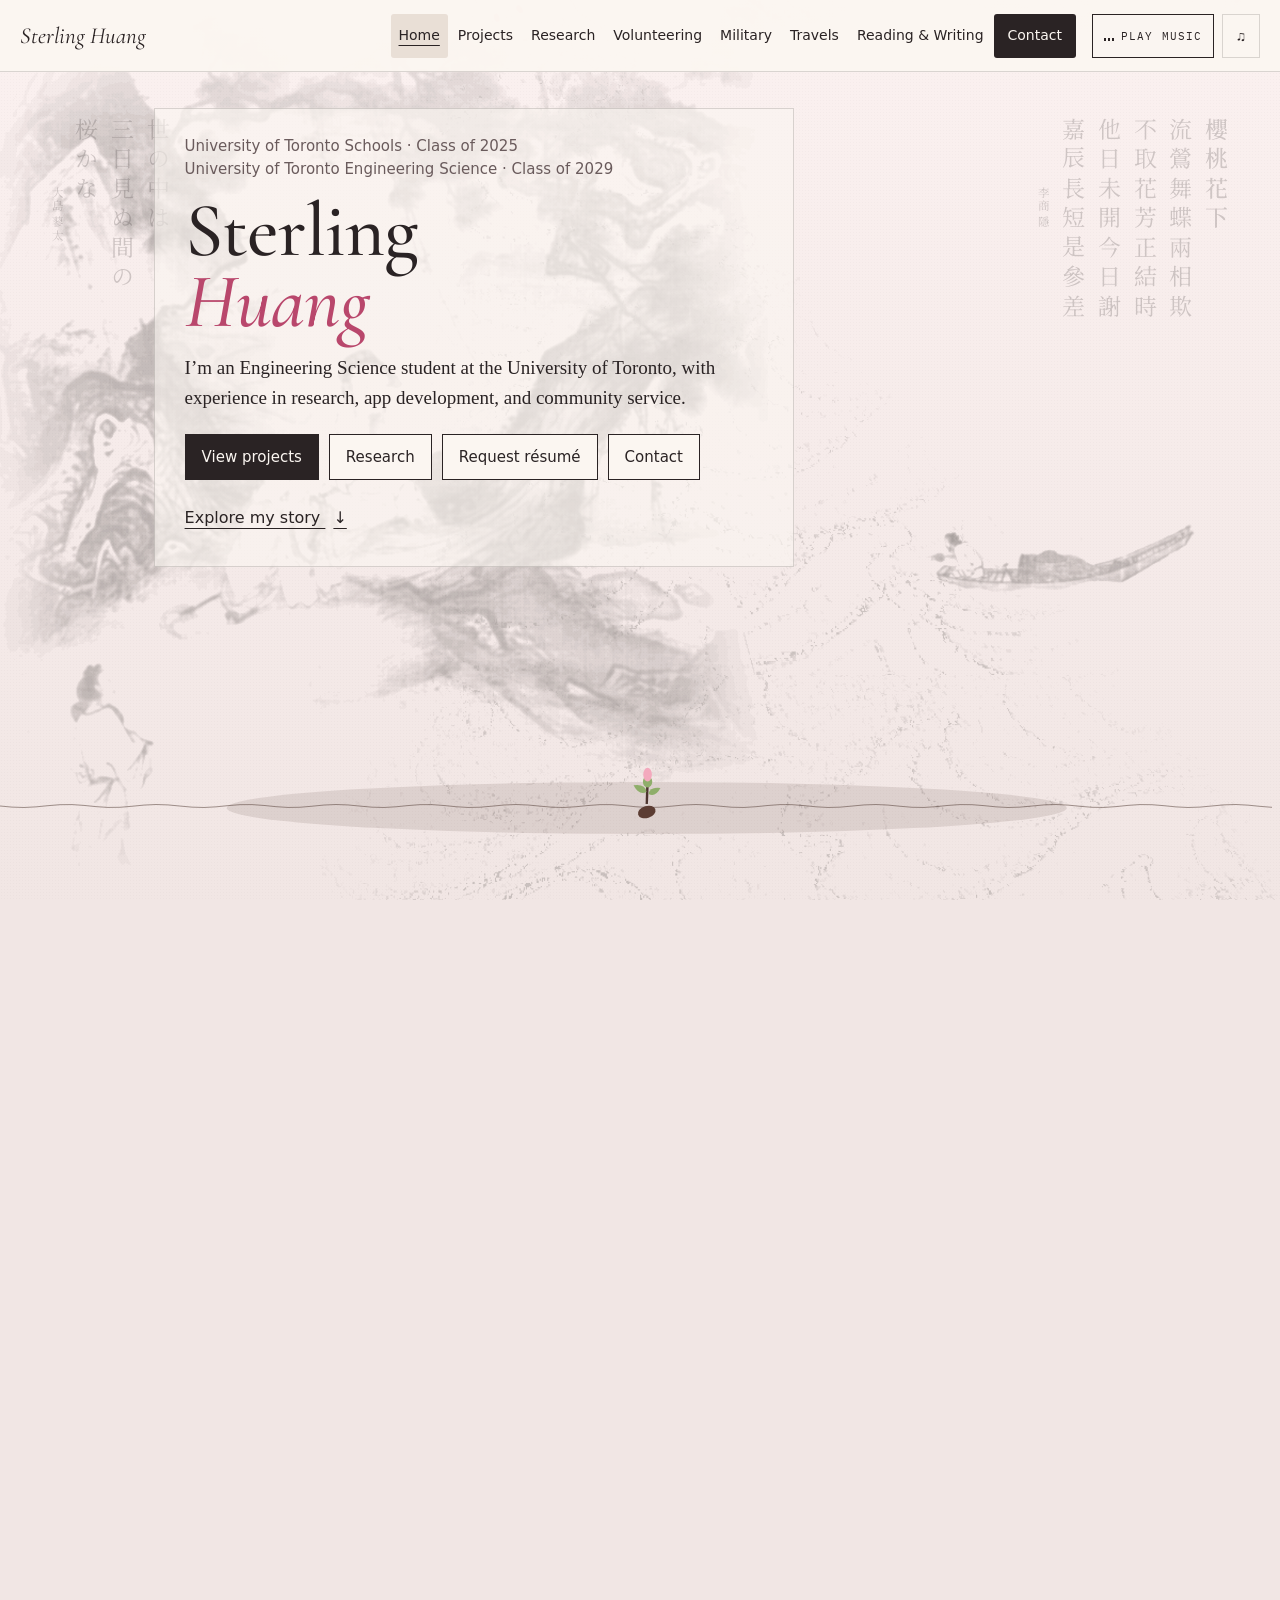
==== commit 4761b2e8: "style: restore background artwork and remove homepage sidebar" ====
--- a/index.html
+++ b/index.html
@@ -23,7 +23,6 @@
 <canvas id="fx" aria-hidden="true"></canvas>
 <div id="spacer"></div>
 
-<nav aria-label="Highlights"><ol class="hud" id="rail"></ol></nav>
 <button class="hud" id="season" type="button" aria-label="Explore the current season"></button>
 
 </div>
--- a/styles.css
+++ b/styles.css
@@ -28,7 +28,7 @@
 /* faded ink painting + vertical verses behind the tree */
 #backdrop { position: fixed; inset: 0; z-index: 0; pointer-events: none; overflow: hidden; }
 /* no blend mode or CSS filter here: both force the tall layer to be re-composited every frame */
-#ink { position: absolute; inset: 0; opacity: .2; }
+#ink { position: absolute; inset: 0; opacity: .4; }
 #ink canvas { display: block; width: 100%; height: 100%; }
 .verse .ch { opacity: 0; transition: opacity 1.2s ease; }
 .verse .ch.on { opacity: 1; }
@@ -40,7 +40,7 @@
 .verse .v-title { font-weight: 500; }
 .verse .v-author { font-size: .5em; letter-spacing: .2em; padding-top: 6em; }
 .verse-haiku { left: 4vw; }
-.verse-poem { right: 52px; } /* just inside the progress rail */
+.verse-poem { right: 52px; }
 canvas#tree, canvas#fx { position: fixed; inset: 0; width: 100%; height: 100%; z-index: 1; pointer-events: none; }
 canvas#fx { z-index: 3; }
 #world { position: fixed; left: 0; top: 0; width: 100%; z-index: 2; will-change: transform; }
@@ -107,12 +107,6 @@
 @keyframes eq { 50% { height: 10px; } }
 #season { left: 16px; bottom: 16px; font-size: 11px; letter-spacing: .12em; text-transform: uppercase; padding: 6px 9px;
   background: color-mix(in srgb, var(--paper) 85%, transparent); border: 1px solid var(--rule); }
-#rail { right: 18px; top: 50%; transform: translateY(-50%); display: flex; flex-direction: column-reverse; gap: 9px; margin: 0; padding: 0; list-style: none; }
-#rail button { width: 12px; height: 12px; border-radius: 50%; border: 1px solid var(--ink); background: transparent; cursor: pointer; position: relative; padding: 0; transition: transform .2s, background .2s; }
-#rail button.cur { background: var(--sakura-deep); border-color: var(--sakura-deep); transform: scale(1.35); }
-#rail button span { position: absolute; right: 22px; top: 50%; transform: translateY(-50%); white-space: nowrap; font-size: 11px; letter-spacing: .1em;
-  text-transform: uppercase; opacity: 0; transition: opacity .2s; pointer-events: none; background: var(--paper); padding: 2px 6px; }
-#rail button:hover span, #rail button:focus-visible span { opacity: 1; }
 
 @media (max-width: 760px) {
   .hero { left: 16px; }
@@ -125,11 +119,11 @@
   .path .blurb { font-size: 14px; }
   .path .go { right: 10px; top: 10px; font-size: 18px; }
   .finale .hand { margin-bottom: 18px; }
-  #rail, #season { display: none; }
+  #season { display: none; }
   .verse { top: auto; bottom: 12vh; font-size: 15px; opacity: .16; } /* small enough that both verses stay clear of the trunk */ /* below the hero title on small screens */
   .verse-haiku { left: 10px; }
   .verse-poem { right: 10px; }
-  #ink { opacity: .16; }
+  #ink { opacity: .32; }
 }
 @media (prefers-reduced-motion: reduce) {
   *, *::before, *::after { animation: none !important; transition: none !important; }
@@ -250,7 +244,7 @@
 .travel-heading h1 { margin-top:44px; color:var(--ink); font-style:italic; font-size:clamp(58px,8vw,92px); letter-spacing:-.01em; }
 .travel-back { color:var(--ink-soft); }
 .atlas, .travel-takeaways { background:color-mix(in srgb,var(--paper) 94%,transparent); border:1px solid var(--rule); box-shadow:0 18px 44px -26px rgba(60,20,30,.35); }
-.atlas-instruction { color:var(--ink-soft); text-align:center; font-size:19px; }
+.atlas-instruction { color:var(--ink); text-align:center; font-size:19px; width:fit-content; max-width:100%; margin-inline:auto; padding:10px 14px; background:#fbf6f1cc; }
 .globe-ocean { fill:#f2e8e6; stroke:#c8b4b4; }
 .globe-grid { stroke:#b8a4a4; }
 .country { fill:#d5c7c3; stroke:#fbf6f1; }
@@ -258,9 +252,10 @@
 .country.visited:hover { fill:var(--sakura-deep); }
 .flight-route { stroke:#b9476c; }
 .destination-dot { fill:#a74665; stroke:#fff8f6; }
-.globe-caption, .destination-heading span { color:var(--ink-soft); }
+.globe-caption, .destination-heading span { color:var(--ink); background:#fbf6f1cc; padding:6px 10px; }
+.globe-caption { width:fit-content; max-width:100%; margin-inline:auto; }
 .destinations { border-color:var(--rule); }
-.country-list button { border:1px solid var(--rule); border-radius:0; background:rgba(255,255,255,.3); color:var(--ink); font:12px var(--mono); }
+.country-list button { border:1px solid var(--rule); border-radius:0; background:#fbf6f1cc; color:var(--ink); font:12px var(--mono); }
 .country-list button:hover, .country-list button:focus-visible { color:var(--paper); background:var(--ink); }
 .travel-takeaways h2 { font-size:clamp(36px,5vw,54px); font-style:italic; color:var(--ink); }
 .travel-takeaways p:last-child { color:var(--ink-soft); }
@@ -324,9 +319,9 @@
 .close-gallery { border-color:var(--rule); }
 
 /* Let each subpage's artwork remain visible behind the content. */
-.travel-page::before { background:linear-gradient(rgba(251,241,240,.74),rgba(241,230,228,.78)), url("assets/art/travel-romanticism.jpg") center / cover no-repeat; }
+.travel-page::before { background:linear-gradient(rgba(251,241,240,.56),rgba(241,230,228,.62)), url("assets/art/travel-romanticism.jpg") center / cover no-repeat; }
 .atlas, .travel-takeaways { background:transparent; border:0; box-shadow:none; padding-left:0; padding-right:0; }
-.volunteer-page::before { background:linear-gradient(rgba(241,233,217,.83),rgba(241,233,217,.87)), url("assets/art/volunteering-cubist.png") center / cover no-repeat; }
+.volunteer-page::before { background:linear-gradient(rgba(241,233,217,.42),rgba(241,233,217,.5)), url("assets/art/volunteering-cubist.png") center / cover no-repeat; }
 .volunteer-card { background:transparent; border:0; border-top:1px solid #718078; box-shadow:none; }
 .volunteer-photo { background:transparent; border:1px solid #a79d8c; }
 .volunteer-copy p, .volunteer-photo { color:#505f54; }
@@ -334,7 +329,7 @@
 /* Body classes keep artwork consistent on direct visits and internal navigation. */
 .art-page { isolation:isolate; background:var(--sky-bot); padding:112px 24px 64px; }
 .art-page::before { content:""; position:fixed; inset:0; z-index:-1; pointer-events:none;
-  background-image:linear-gradient(90deg,rgba(251,245,234,.66),rgba(251,245,234,.82) 42%,rgba(251,245,234,.66)),var(--page-art);
+  background-image:linear-gradient(90deg,rgba(251,245,234,.28),rgba(251,245,234,.42) 42%,rgba(251,245,234,.28)),var(--page-art);
   background-position:center; background-size:cover; background-repeat:no-repeat; }
 .art-page #page { position:relative; }
 .military-page { --page-art:url("assets/art/military-remembrance.png"); }
@@ -387,7 +382,7 @@
 .art-credit cite { font-style:italic; }
 @media(max-width:600px) {
   .art-page { padding:110px 20px 48px; }
-  .art-page::before { background-image:linear-gradient(rgba(251,245,234,.78),rgba(251,245,234,.84)),var(--page-art); }
+  .art-page::before { background-image:linear-gradient(rgba(251,245,234,.36),rgba(251,245,234,.44)),var(--page-art); }
 }
 
 /* Keep the full-bloom branch grid in view on shorter desktop screens. */
@@ -480,7 +475,7 @@
 summary:focus-visible { outline:2px dashed var(--ink); outline-offset:4px; }
 .mono { font-size:12px; }
 .back, .travel-back { display:inline-flex; align-items:center; min-height:44px; font:14px/1.5 var(--ui); letter-spacing:0; text-transform:none; color:var(--ink); text-underline-offset:4px; }
-.hero { top:108px; left:max(24px,12vw); z-index:4; width:min(640px,calc(100% - 48px)); transform:none; padding:26px 30px; background:#fbf6f1ed; border:1px solid var(--rule); }
+.hero { top:108px; left:max(24px,12vw); z-index:4; width:min(640px,calc(100% - 48px)); transform:none; padding:26px 30px; background:#fbf6f19e; border:1px solid var(--rule); }
 .hero .education { font:15px/1.5 var(--ui); color:var(--ink-soft); }
 .hero h1 { font-size:clamp(48px,6vw,78px); margin:16px 0; }
 .hero p { font:19px/1.55 var(--body); max-width:560px; color:var(--ink); }
@@ -495,15 +490,9 @@
 .path .blurb { font:16px/1.5 var(--body); }
 .finale { max-height:calc(100dvh - 112px); overflow-y:auto; padding:0 4px 10px; scrollbar-gutter:stable; }
 .finale .contact a { display:inline-flex; align-items:center; justify-content:center; min-height:44px; font:14px/1.4 var(--ui); letter-spacing:0; text-transform:none; overflow-wrap:anywhere; }
-#rail { right:16px; gap:2px; max-height:calc(100dvh - 160px); overflow-y:auto; top:calc(50% + 24px); }
-#rail button { display:flex; align-items:center; width:164px; min-height:44px; height:auto; padding:8px 12px; border:0; border-left:2px solid transparent; border-radius:0; background:#fbf6f1e8; text-align:left; }
-#rail button span { position:static; transform:none; opacity:1; white-space:normal; padding:0; background:none; color:var(--ink-soft); font:13px/1.35 var(--ui); text-transform:none; letter-spacing:0; }
-#rail button.cur { transform:none; background:var(--paper); border-left-color:var(--sakura-deep); }
-#rail button.cur span { color:var(--ink); font-weight:600; }
-#rail button:hover { background:#e9dfd6; }
 #season { min-height:44px; font-size:12px; }
 #page:not(.story-active) #season { display:none; }
-.projects-main, .military-main, .readings-main { padding:30px 36px; background:#fbf6f1f5; border:1px solid var(--rule); }
+.projects-main, .military-main, .readings-main { padding:30px 36px; background:#fbf6f1b8; border:1px solid var(--rule); }
 .project-overview p, .project-overview li, .project-preview p, .project-coming-soon, .page-intro { font:19px/1.65 var(--body); color:var(--ink); }
 .project-detail-heading p { font:20px/1.6 var(--body); }
 .project-detail-heading .action-link { margin-top:22px; }
@@ -516,7 +505,7 @@
 .app-screenshots figure { min-width:0; margin:0; }
 .app-screenshots img { display:block; width:100%; height:auto; border:1px solid var(--rule); border-radius:12px; }
 .app-screenshots figcaption { margin-top:12px; font:16px/1.5 var(--body); color:var(--ink-soft); }
-.volunteer-copy { background:#fbf6f1f5; }
+.volunteer-copy { background:#fbf6f1b8; }
 .volunteer-copy h2 { margin-top:8px; }
 .volunteer-copy p, .experience-points { font:18px/1.65 var(--body); color:var(--ink); }
 .volunteer-copy .experience-lead { font-size:20px; line-height:1.5; }
@@ -543,7 +532,6 @@
 .travel-journal.plain-text h2 { font:40px/1.1 var(--serif); }
 .travel-journal.plain-text strong, .travel-journal.plain-text em { color:var(--ink); font-style:normal; }
 .close-gallery, .season-close, .volunteer-carousel-arrow { min-width:44px; min-height:44px; }
-@media(max-width:1260px) { #rail { display:none; } }
 @media(max-width:1180px) {
   .desktop-nav { display:none; }
   .site-menu { display:block; }
